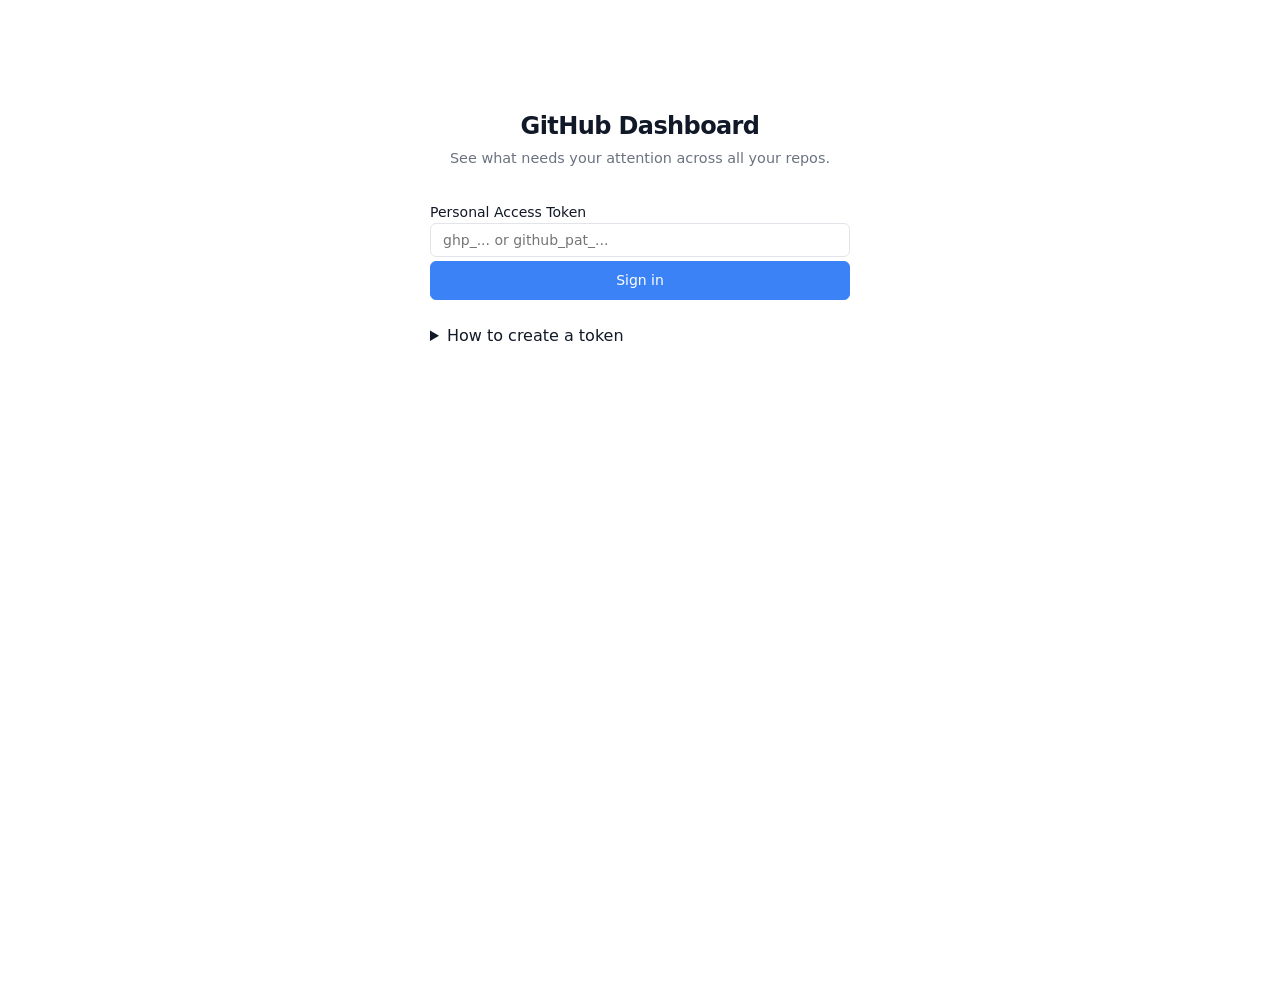
==== index.html @ 5bb22c7f "Replace PicoCSS with minimal inline styles and add runtime optimizations Remove the full PicoCSS fra" ====
<!DOCTYPE html>
<html lang="en">
<head>
  <meta charset="utf-8">
  <meta name="viewport" content="width=device-width, initial-scale=1">
  <meta http-equiv="Content-Security-Policy"
        content="default-src 'self' 'unsafe-inline' https://api.github.com https://fonts.googleapis.com https://fonts.gstatic.com; font-src https://fonts.gstatic.com; img-src https://avatars.githubusercontent.com https://*.githubusercontent.com data:; connect-src https://api.github.com">
  <title>GitHub Dashboard</title>
  <link rel="preconnect" href="https://api.github.com">
  <link rel="preconnect" href="https://fonts.googleapis.com">
  <link rel="preconnect" href="https://fonts.gstatic.com" crossorigin>
  <link href="https://fonts.googleapis.com/css2?family=Inter:wght@400;500;600&display=swap" rel="stylesheet">
  <style>
    /* ── Pico replacement: minimal base styles ── */
    *, *::before, *::after { box-sizing: border-box; }
    body { margin: 0; line-height: 1.5; }
    .container { max-width: 1200px; margin: 0 auto; padding: 0 1rem; }
    h1, h2, p, ol, ul { margin-top: 0; margin-bottom: 1rem; }
    h1 { font-size: 2rem; font-weight: 700; }
    h2 { font-size: 1.25rem; font-weight: 600; }
    a { color: var(--accent-text); }
    a:hover { text-decoration: underline; }
    hr { border: none; border-top: 1px solid var(--border); margin: 1rem 0; }
    small { font-size: 0.8em; }
    code { font-size: 0.85em; background: var(--surface-2); padding: 0.15em 0.4em; border-radius: 4px; font-family: ui-monospace, 'SF Mono', 'Cascadia Code', monospace; }
    label { display: block; margin-bottom: 0.25rem; font-size: 0.875rem; font-weight: 500; color: var(--text-primary); }
    input[type="password"], input[type="text"] {
      width: 100%; padding: 0.5rem 0.75rem; font-size: 0.875rem; font-family: inherit;
      border: 1px solid var(--border); border-radius: 6px; background: var(--surface-0); color: var(--text-primary);
      outline: none; transition: border-color 0.15s ease;
    }
    input[type="password"]:focus, input[type="text"]:focus { border-color: var(--accent); }
    input[type="checkbox"] { accent-color: var(--accent); }
    button {
      display: inline-block; padding: 0.5rem 1rem; font-size: 0.875rem; font-weight: 500; font-family: inherit;
      border: 1px solid var(--accent); border-radius: 6px; background: var(--accent); color: #fff;
      cursor: pointer; transition: opacity 0.15s ease; line-height: 1.5; width: 100%;
    }
    button:hover { opacity: 0.85; }
    button:disabled, button[aria-busy="true"] { opacity: 0.5; cursor: not-allowed; }
    button.contrast { background: var(--text-primary); border-color: var(--text-primary); color: var(--surface-0); }
    button.outline, button.secondary.outline {
      background: transparent; color: var(--text-secondary); border-color: var(--border);
    }
    button.outline:hover, button.secondary.outline:hover { background: var(--surface-2); color: var(--text-primary); }
    details { margin-bottom: 1rem; }
    summary { cursor: pointer; font-weight: 500; padding: 0.5rem 0; }
    details[open] summary { margin-bottom: 0.5rem; }

    /* ── Design tokens ── */
    :root {
      --font-size: 14px;
      --gap: 1rem;
      --radius: 10px;
      --surface-0: #ffffff;
      --surface-1: #f8f9fb;
      --surface-2: #f0f1f4;
      --border: #e2e4e9;
      --text-primary: #111827;
      --text-secondary: #6b7280;
      --text-tertiary: #9ca3af;
      --accent: #3b82f6;
      --accent-subtle: rgba(59, 130, 246, 0.08);
      --accent-text: #2563eb;
      --danger: #ef4444;
      --shadow-sm: 0 1px 2px rgba(0,0,0,0.04);
      --shadow-md: 0 2px 8px rgba(0,0,0,0.06), 0 0 0 1px rgba(0,0,0,0.04);
    }
    @media (prefers-color-scheme: dark) {
      :root {
        --surface-0: #0d1117;
        --surface-1: #151b23;
        --surface-2: #1c2430;
        --border: #2a3140;
        --text-primary: #e6edf3;
        --text-secondary: #8b949e;
        --text-tertiary: #6e7681;
        --accent: #58a6ff;
        --accent-subtle: rgba(88, 166, 255, 0.08);
        --accent-text: #79c0ff;
        --danger: #f85149;
        --shadow-sm: 0 1px 2px rgba(0,0,0,0.2);
        --shadow-md: 0 2px 8px rgba(0,0,0,0.3), 0 0 0 1px rgba(255,255,255,0.04);
        --card-background-color: var(--surface-1);
        --card-sectionning-background-color: var(--surface-2);
      }
    }

    /* ── Base ── */
    html { font-size: 16px !important; }
    body {
      min-height: 100vh;
      font-family: 'Inter', system-ui, -apple-system, sans-serif;
      background: var(--surface-0);
      color: var(--text-primary);
      -webkit-font-smoothing: antialiased;
    }
    #auth-screen, #dashboard { display: none; }
    #auth-screen.active, #dashboard.active { display: block; }

    /* ── Auth screen ── */
    .auth-container {
      max-width: 420px;
      margin: 12vh auto 0;
      text-align: center;
    }
    .auth-container h1 {
      margin-bottom: 0.25rem;
      font-size: 1.5rem;
      font-weight: 600;
      letter-spacing: -0.025em;
    }
    .auth-container .subtitle {
      color: var(--text-secondary);
      margin-bottom: 2rem;
      font-size: 0.9rem;
    }
    .pat-form { text-align: left; }
    .scope-list { font-size: 0.8rem; color: var(--text-secondary); }
    .scope-list code {
      font-size: 0.75rem;
      background: var(--surface-2);
      padding: 0.15em 0.4em;
      border-radius: 4px;
    }

    /* ── Header ── */
    .dash-header {
      display: flex;
      align-items: center;
      justify-content: space-between;
      padding: 1.25rem 0;
      border-bottom: 1px solid var(--border);
      margin-bottom: 1.25rem;
    }
    .dash-header .user-info {
      display: flex;
      align-items: center;
      gap: 0.625rem;
    }
    .dash-header .user-info img {
      width: 32px; height: 32px; border-radius: 8px;
    }
    .dash-header .user-info span {
      font-weight: 600;
      font-size: 0.875rem;
      letter-spacing: -0.01em;
    }

    /* ── Header buttons ── */
    .dash-header button,
    .dash-header .outline {
      margin: 0;
      padding: 0.35rem 0.75rem;
      font-size: 0.75rem;
      font-weight: 500;
      width: auto;
      border-radius: 6px;
      border: 1px solid var(--border);
      background: var(--surface-1);
      color: var(--text-secondary);
      cursor: pointer;
      transition: all 0.15s ease;
    }
    .dash-header button:hover {
      background: var(--surface-2);
      color: var(--text-primary);
      border-color: var(--text-tertiary);
    }

    /* ── Rate limit banner ── */
    .rate-limit-banner {
      display: none;
      background: rgba(239, 68, 68, 0.1);
      color: var(--danger);
      padding: 0.5rem 0.75rem;
      border-radius: 8px;
      border: 1px solid rgba(239, 68, 68, 0.2);
      margin-bottom: 1rem;
      font-size: 0.8rem;
      font-weight: 500;
    }
    .rate-limit-banner.visible { display: block; }

    /* ── Settings bar ── */
    .settings-bar {
      display: flex;
      flex-wrap: wrap;
      gap: 0.25rem;
      margin-bottom: 1.25rem;
      padding: 0.25rem;
      background: var(--surface-1);
      border-radius: var(--radius);
      border: 1px solid var(--border);
      justify-content: space-evenly;
    }
    .settings-bar label {
      display: flex;
      align-items: center;
      gap: 0.35rem;
      font-size: 0.78rem;
      font-weight: 500;
      color: var(--text-secondary);
      margin: 0;
      cursor: pointer;
      white-space: nowrap;
      padding: 0.4rem 0.65rem;
      border-radius: 6px;
      transition: all 0.15s ease;
    }
    .settings-bar label:hover {
      background: var(--surface-2);
      color: var(--text-primary);
    }
    .settings-bar input[type="checkbox"] { margin: 0; }

    /* ── Section grid ── */
    .sections-grid {
      display: grid;
      grid-template-columns: 1fr;
      gap: var(--gap);
    }
    @media (min-width: 900px) {
      .sections-grid { grid-template-columns: 1fr 1fr; }
      .sections-grid .section-notifications { grid-column: 1 / -1; }
    }

    /* ── Section card ── */
    .section-card {
      border: 1px solid var(--border);
      border-radius: var(--radius);
      background: var(--surface-1);
      overflow: hidden;
      box-shadow: var(--shadow-sm);
      transition: box-shadow 0.2s ease, border-color 0.2s ease;
      display: flex;
      flex-direction: column;
    }
    .section-card:hover {
      box-shadow: var(--shadow-md);
    }
    .section-card.hidden { display: none; }

    .section-card-header {
      display: flex;
      align-items: center;
      justify-content: space-between;
      padding: 0.625rem 0.875rem;
      border-bottom: 1px solid var(--border);
      background: var(--surface-0);
    }
    @media (prefers-color-scheme: dark) {
      .section-card-header { background: var(--surface-2); }
    }
    .section-card-header h2 {
      margin: 0;
      font-size: 0.8rem;
      font-weight: 600;
      display: flex;
      align-items: center;
      gap: 0.5rem;
      letter-spacing: -0.01em;
      text-transform: uppercase;
      color: var(--text-secondary);
    }

    .badge {
      display: inline-flex;
      align-items: center;
      justify-content: center;
      min-width: 1.4em;
      padding: 0.1em 0.45em;
      font-size: 0.65rem;
      font-weight: 600;
      border-radius: 999px;
      background: var(--accent-subtle);
      color: var(--accent-text);
    }

    .section-card-header button {
      margin: 0;
      padding: 0.2rem 0.5rem;
      font-size: 0.7rem;
      font-weight: 500;
      width: auto;
      background: transparent;
      border: 1px solid var(--border);
      border-radius: 5px;
      color: var(--text-tertiary);
      cursor: pointer;
      transition: all 0.15s ease;
    }
    .section-card-header button:hover {
      background: var(--surface-2);
      border-color: var(--text-tertiary);
      color: var(--text-secondary);
    }

    .section-card-body {
      padding: 0;
      max-height: 420px;
      overflow-y: auto;
      flex: 1;
    }

    .section-card-footer {
      padding: 0.35rem 0.875rem;
      font-size: 0.68rem;
      color: var(--text-tertiary);
      border-top: 1px solid var(--border);
      text-align: right;
      font-variant-numeric: tabular-nums;
    }

    /* ── Item list ── */
    .item-list { list-style: none; margin: 0; padding: 0; }
    .item-list li {
      display: flex;
      align-items: flex-start;
      gap: 0.6rem;
      padding: 0.5rem 0.875rem;
      border-bottom: 1px solid var(--border);
      font-size: 0.825rem;
      transition: background 0.1s ease;
      position: relative;
      cursor: pointer;
    }
    .item-list li:hover { background: var(--accent-subtle); }
    .item-list li:last-child { border-bottom: none; }

    .item-avatar {
      width: 22px; height: 22px; border-radius: 6px; flex-shrink: 0; margin-top: 0.15rem;
    }
    .item-content { flex: 1; min-width: 0; }
    .item-repo {
      font-size: 0.7rem;
      color: var(--text-tertiary);
      margin-bottom: 0.05rem;
      font-weight: 500;
      font-family: ui-monospace, 'SF Mono', 'Cascadia Code', monospace;
    }
    .item-title a {
      text-decoration: none;
      font-weight: 500;
      color: var(--text-primary);
      line-height: 1.4;
    }
    .item-title a:hover {
      color: var(--accent-text);
    }
    .item-title a::after {
      content: '';
      position: absolute;
      inset: 0;
    }
    .item-meta {
      display: flex;
      flex-wrap: wrap;
      gap: 0.3rem;
      margin-top: 0.2rem;
      align-items: center;
    }
    .label-pill {
      display: inline-block;
      padding: 0.05em 0.5em;
      border-radius: 999px;
      font-size: 0.65rem;
      font-weight: 600;
      line-height: 1.5;
    }
    .item-time {
      font-size: 0.68rem;
      color: var(--text-tertiary);
      font-variant-numeric: tabular-nums;
    }

    /* ── Notification specific ── */
    .notif-group-header {
      padding: 0.35rem 0.875rem;
      font-size: 0.7rem;
      font-weight: 600;
      color: var(--text-tertiary);
      background: var(--surface-2);
      border-bottom: 1px solid var(--border);
      text-transform: uppercase;
      letter-spacing: 0.03em;
      font-family: ui-monospace, 'SF Mono', 'Cascadia Code', monospace;
    }
    .notif-item {
      display: flex;
      align-items: center;
      gap: 0.6rem;
      padding: 0.45rem 0.875rem;
      border-bottom: 1px solid var(--border);
      font-size: 0.8rem;
      transition: background 0.1s ease;
    }
    .notif-item:hover { background: var(--accent-subtle); }
    .notif-item:last-child { border-bottom: none; }
    .notif-unread { font-weight: 600; }
    .notif-dot {
      width: 7px; height: 7px; border-radius: 50%;
      background: var(--accent); flex-shrink: 0;
    }
    .notif-dot.read { background: transparent; }
    .notif-item .item-time { margin-left: auto; white-space: nowrap; }
    .notif-item button {
      margin: 0;
      padding: 0.15rem 0.4rem;
      font-size: 0.6rem;
      font-weight: 500;
      width: auto;
      background: transparent;
      border: 1px solid var(--border);
      border-radius: 4px;
      color: var(--text-tertiary);
      cursor: pointer;
    }
    .notif-item button:hover {
      background: var(--surface-2);
      color: var(--text-secondary);
    }

    /* ── Spinner ── */
    .spinner {
      display: flex;
      justify-content: center;
      padding: 2rem;
    }
    .spinner::after {
      content: '';
      width: 18px; height: 18px;
      border: 2px solid var(--border);
      border-top-color: var(--accent);
      border-radius: 50%;
      animation: spin 0.6s linear infinite;
    }
    @keyframes spin { to { transform: rotate(360deg); } }

    /* ── Empty / error states ── */
    .empty-state, .error-state {
      padding: 2rem 1rem;
      text-align: center;
      color: var(--text-tertiary);
      font-size: 0.8rem;
    }
    .error-state { color: var(--danger); }
    .error-state button {
      margin-top: 0.5rem;
      font-size: 0.7rem;
      width: auto;
      display: inline-block;
    }

    /* ── Auth error message ── */
    .auth-error {
      display: none;
      color: var(--danger);
      font-size: 0.8rem;
      margin-top: 0.5rem;
    }
    .auth-error.visible { display: block; }

    /* ── Device flow ── */
    .device-flow-info {
      display: none;
      margin-top: 1rem;
      text-align: center;
    }
    .device-flow-info.active { display: block; }
    .user-code {
      font-size: 1.75rem;
      font-weight: 700;
      letter-spacing: 0.2em;
      font-family: ui-monospace, 'SF Mono', 'Cascadia Code', monospace;
      margin: 0.5rem 0;
      color: var(--text-primary);
    }
  </style>
</head>
<body>
  <main class="container">

    <!-- Auth Screen -->
    <div id="auth-screen">
      <div class="auth-container">
        <h1>GitHub Dashboard</h1>
        <p class="subtitle">See what needs your attention across all your repos.</p>

        <div id="device-flow-section" style="display:none; margin-bottom: 1.5rem;">
          <button id="device-flow-btn" class="contrast">Sign in with GitHub</button>
          <div id="device-flow-info" class="device-flow-info">
            <p>Go to <a href="https://github.com/login/device" target="_blank" rel="noopener">github.com/login/device</a> and enter this code:</p>
            <div id="user-code" class="user-code"></div>
            <p><small>Waiting for authorization...</small></p>
          </div>
          <hr>
          <p style="font-size:0.85rem; color: var(--muted-color);">Or use a Personal Access Token:</p>
        </div>

        <div class="pat-form">
          <label for="pat-input">
            Personal Access Token
            <input type="password" id="pat-input" placeholder="ghp_... or github_pat_...">
          </label>
          <div id="auth-error" class="auth-error"></div>
          <button id="pat-submit">Sign in</button>
          <details style="margin-top:1rem;">
            <summary>How to create a token</summary>
            <div class="scope-list">
              <p style="margin-bottom:0.5rem;"><strong>Option A — Fine-grained token</strong> (recommended, read-only):</p>
              <ol>
                <li>Go to <a href="https://github.com/settings/tokens?type=beta" target="_blank" rel="noopener">Fine-grained tokens</a></li>
                <li>Select repositories: <strong>All repositories</strong></li>
                <li>Under <strong>Repository permissions</strong>, grant:
                  <ul>
                    <li><code>Issues</code> — Read-only</li>
                    <li><code>Pull requests</code> — Read-only</li>
                    <li><code>Metadata</code> — Read-only (auto-selected)</li>
                  </ul>
                </li>
                <li>Click <strong>Generate token</strong> and paste it above</li>
              </ol>
              <p style="font-size:0.8rem;"><em>Note: Fine-grained tokens do not support the Notifications API. The Notifications section will be unavailable.</em></p>
              <p style="margin-bottom:0.5rem;"><strong>Option B — Classic token</strong> (needed for notifications):</p>
              <ol>
                <li>Go to <a href="https://github.com/settings/tokens/new" target="_blank" rel="noopener">New classic token</a></li>
                <li>Select scopes: <code>notifications</code>, <code>read:user</code></li>
                <li>For private repo access, <code>repo</code> is also required — note this grants full read/write access, as classic tokens have no read-only repo scope</li>
                <li>Click <strong>Generate token</strong> and paste it above</li>
              </ol>
              <p style="font-size:0.8rem;"><em>Classic tokens lack fine-grained permissions. If you only work with public repos, <code>public_repo</code> + <code>notifications</code> + <code>read:user</code> is sufficient and safer.</em></p>
            </div>
          </details>
        </div>
      </div>
    </div>

    <!-- Dashboard -->
    <div id="dashboard">
      <div class="dash-header">
        <div class="user-info">
          <img id="user-avatar" src="" alt="">
          <span id="user-name"></span>
        </div>
        <div style="display:flex;gap:0.5rem;align-items:center;">
          <button id="refresh-all-btn" class="outline" style="margin:0;padding:0.25rem 0.75rem;font-size:0.8rem;width:auto;">Refresh All</button>
          <button id="sign-out-btn" class="secondary outline" style="margin:0;padding:0.25rem 0.75rem;font-size:0.8rem;width:auto;">Sign out</button>
        </div>
      </div>

      <div id="rate-limit-banner" class="rate-limit-banner"></div>

      <div class="settings-bar" id="settings-bar"></div>

      <div class="sections-grid" id="sections-grid"></div>
    </div>

  </main>

  <script>
    (() => {
      'use strict';

      // ── Config ──
      const CONFIG = {
        WORKER_URL: '',       // Set to Cloudflare Worker URL to enable Device Flow
        CLIENT_ID: '',        // GitHub App client ID (for Device Flow)
        SCOPES: 'repo notifications read:user',
        POLL_INTERVAL: 5000,
        REFRESH_INTERVAL: 300000, // 5 min
      };

      const SECTIONS = [
        { id: 'prs-review',    title: 'PRs Requesting My Review',  type: 'search', query: q => `type:pr state:open review-requested:${q}` },
        { id: 'issues-assigned', title: 'Issues Assigned to Me',   type: 'search', query: q => `type:issue state:open assignee:${q}` },
        { id: 'prs-authored',  title: 'PRs Authored by Me',       type: 'search', query: q => `type:pr state:open author:${q}` },
        { id: 'issues-authored', title: 'Issues Authored by Me',   type: 'search', query: q => `type:issue state:open author:${q}` },
        { id: 'notifications',   title: 'Notifications',           type: 'notifications' },
      ];
      const SECTIONS_MAP = new Map(SECTIONS.map(s => [s.id, s]));

      // ── Auth ──
      const isClassicToken = t => t.startsWith('ghp_') || t.startsWith('gho_');
      const getToken = () => localStorage.getItem('gh-token') || sessionStorage.getItem('gh-token');
      const setToken = t => {
        if (isClassicToken(t)) { sessionStorage.setItem('gh-token', t); localStorage.removeItem('gh-token'); }
        else { localStorage.setItem('gh-token', t); sessionStorage.removeItem('gh-token'); }
      };
      const clearToken = () => {
        localStorage.removeItem('gh-token'); localStorage.removeItem('gh-user');
        sessionStorage.removeItem('gh-token'); sessionStorage.removeItem('gh-user');
      };

      // ── API ──
      let rateLimitRemaining = null;
      let rateLimitReset = null;
      const etagCache = {};

      async function apiFetch(path, opts = {}) {
        const token = getToken();
        if (!token) throw new Error('No token');
        const headers = {
          'Authorization': `Bearer ${token}`,
          'Accept': 'application/vnd.github+json',
          'X-GitHub-Api-Version': '2022-11-28',
          ...opts.headers,
        };
        const cached = etagCache[path];
        if (cached && !opts.method) {
          headers['If-None-Match'] = cached.etag;
        }
        const res = await fetch('https://api.github.com' + path, { ...opts, headers });

        const rl = res.headers.get('X-RateLimit-Remaining');
        const rr = res.headers.get('X-RateLimit-Reset');
        if (rl !== null) rateLimitRemaining = parseInt(rl, 10);
        if (rr !== null) rateLimitReset = parseInt(rr, 10);
        updateRateLimitBanner();

        if (res.status === 304 && cached) {
          return cached.data;
        }
        if (res.status === 401) {
          clearToken();
          showScreen('auth', 'Session expired. Please sign in again.');
          throw new Error('Unauthorized');
        }
        if (res.status === 403 && rateLimitRemaining === 0) {
          throw new Error('Rate limited');
        }
        if (!res.ok) throw new Error(`API error ${res.status}`);
        const data = await res.json();
        const etag = res.headers.get('ETag');
        if (etag && !opts.method) {
          etagCache[path] = { etag, data };
        }
        return data;
      }

      function updateRateLimitBanner() {
        const banner = document.getElementById('rate-limit-banner');
        if (rateLimitRemaining !== null && rateLimitRemaining < 10) {
          const resetDate = new Date(rateLimitReset * 1000);
          banner.textContent = `API rate limit low (${rateLimitRemaining} remaining). Resets at ${resetDate.toLocaleTimeString()}.`;
          banner.classList.add('visible');
        } else {
          banner.classList.remove('visible');
        }
      }

      async function fetchCurrentUser() {
        const cached = sessionStorage.getItem('gh-user');
        if (cached) return JSON.parse(cached);
        const user = await apiFetch('/user');
        sessionStorage.setItem('gh-user', JSON.stringify({ login: user.login, avatar_url: user.avatar_url, name: user.name }));
        return user;
      }

      async function searchIssues(query) {
        const data = await apiFetch(`/search/issues?q=${encodeURIComponent(query)}&per_page=50&sort=updated&order=desc`);
        return data.items || [];
      }

      async function fetchNotifications() {
        try {
          return await apiFetch('/notifications?per_page=50');
        } catch (err) {
          if (err.message.includes('403') || err.message.includes('404')) {
            throw new Error('Notifications require a classic token with the "notifications" scope. Fine-grained tokens do not support this API.');
          }
          throw err;
        }
      }

      async function markNotificationRead(threadId) {
        await apiFetch(`/notifications/threads/${threadId}`, { method: 'PATCH' });
      }

      // ── Time helper ──
      function timeAgo(dateStr) {
        const seconds = Math.floor((Date.now() - new Date(dateStr).getTime()) / 1000);
        if (seconds < 60) return 'just now';
        const minutes = Math.floor(seconds / 60);
        if (minutes < 60) return `${minutes}m ago`;
        const hours = Math.floor(minutes / 60);
        if (hours < 24) return `${hours}h ago`;
        const days = Math.floor(hours / 24);
        if (days < 30) return `${days}d ago`;
        return new Date(dateStr).toLocaleDateString();
      }

      // ── Text color for label contrast ──
      function contrastColor(hexBg) {
        const r = parseInt(hexBg.substr(0, 2), 16);
        const g = parseInt(hexBg.substr(2, 2), 16);
        const b = parseInt(hexBg.substr(4, 2), 16);
        const luminance = (0.299 * r + 0.587 * g + 0.114 * b) / 255;
        return luminance > 0.5 ? '#000' : '#fff';
      }

      // ── Preferences ──
      const DEFAULT_PREFS = Object.fromEntries(SECTIONS.map(s => [s.id, true]));

      function loadPrefs() {
        try {
          const stored = localStorage.getItem('gh-dash-prefs');
          if (stored) return { ...DEFAULT_PREFS, ...JSON.parse(stored) };
        } catch {}
        return { ...DEFAULT_PREFS };
      }

      function savePrefs(prefs) {
        localStorage.setItem('gh-dash-prefs', JSON.stringify(prefs));
      }

      // ── Rendering ──
      function renderItems(items) {
        if (!items.length) return '<div class="empty-state">Nothing here!</div>';
        const lis = items.map(item => {
          const repo = item.repository_url ? item.repository_url.replace('https://api.github.com/repos/', '') : '';
          const labels = (item.labels || []).map(l =>
            `<span class="label-pill" style="background:#${l.color};color:${contrastColor(l.color)}">${escapeHtml(l.name)}</span>`
          ).join('');
          return `<li>
            <img class="item-avatar" src="${item.user?.avatar_url || ''}" alt="" loading="lazy">
            <div class="item-content">
              <div class="item-repo">${escapeHtml(repo)}</div>
              <div class="item-title"><a href="${item.html_url}" target="_blank" rel="noopener">${escapeHtml(item.title)}</a></div>
              <div class="item-meta">${labels}<span class="item-time">${timeAgo(item.updated_at)}</span></div>
            </div>
          </li>`;
        }).join('');
        return `<ul class="item-list">${lis}</ul>`;
      }

      function renderNotifications(items) {
        if (!items.length) return '<div class="empty-state">No notifications!</div>';
        const grouped = {};
        for (const n of items) {
          const repo = n.repository?.full_name || 'Unknown';
          if (!grouped[repo]) grouped[repo] = [];
          grouped[repo].push(n);
        }
        let html = '';
        for (const [repo, notifs] of Object.entries(grouped)) {
          html += `<div class="notif-group-header">${escapeHtml(repo)}</div>`;
          for (const n of notifs) {
            const unread = n.unread ? 'notif-unread' : '';
            const dotClass = n.unread ? '' : ' read';
            const markBtn = n.unread ? `<button onclick="window._markRead('${n.id}', this)">Mark read</button>` : '';
            html += `<div class="notif-item ${unread}">
              <span class="notif-dot${dotClass}"></span>
              <span style="flex:1;min-width:0;overflow:hidden;text-overflow:ellipsis;white-space:nowrap;">${escapeHtml(n.subject?.title || '')}</span>
              <span class="item-time">${timeAgo(n.updated_at)}</span>
              ${markBtn}
            </div>`;
          }
        }
        return html;
      }

      const _escapeDiv = document.createElement('div');
      function escapeHtml(str) {
        _escapeDiv.textContent = str;
        return _escapeDiv.innerHTML;
      }

      // ── Section management ──
      const sectionData = {};
      const supportsNotifications = () => { const t = getToken(); return t && isClassicToken(t); };
      const visibleSections = () => supportsNotifications() ? SECTIONS : SECTIONS.filter(s => s.type !== 'notifications');

      function buildSections() {
        const grid = document.getElementById('sections-grid');
        const settingsBar = document.getElementById('settings-bar');
        const prefs = loadPrefs();

        grid.innerHTML = '';
        settingsBar.innerHTML = '';

        for (const sec of visibleSections()) {
          // Toggle
          const label = document.createElement('label');
          const cb = document.createElement('input');
          cb.type = 'checkbox';
          cb.checked = prefs[sec.id];
          cb.addEventListener('change', () => {
            const p = loadPrefs();
            p[sec.id] = cb.checked;
            savePrefs(p);
            const card = document.getElementById(`section-${sec.id}`);
            card.classList.toggle('hidden', !cb.checked);
            if (cb.checked && !sectionData[sec.id]) refreshSection(sec.id);
          });
          label.appendChild(cb);
          label.appendChild(document.createTextNode(sec.title));
          settingsBar.appendChild(label);

          // Card
          const card = document.createElement('div');
          card.className = `section-card section-${sec.id}${prefs[sec.id] ? '' : ' hidden'}`;
          card.id = `section-${sec.id}`;
          card.innerHTML = `
            <div class="section-card-header">
              <h2>${escapeHtml(sec.title)} <span class="badge" id="badge-${sec.id}" style="display:none">0</span></h2>
              <button onclick="window._refreshSection('${sec.id}')">Refresh</button>
            </div>
            <div class="section-card-body" id="body-${sec.id}">
              <div class="spinner"></div>
            </div>
            <div class="section-card-footer" id="footer-${sec.id}"></div>
          `;
          grid.appendChild(card);
        }
      }

      async function refreshSection(sectionId, user) {
        const sec = SECTIONS_MAP.get(sectionId);
        if (!sec) return;
        const body = document.getElementById(`body-${sectionId}`);
        const badge = document.getElementById(`badge-${sectionId}`);
        const footer = document.getElementById(`footer-${sectionId}`);
        body.innerHTML = '<div class="spinner"></div>';

        try {
          let items, html, count;
          if (sec.type === 'search') {
            if (!user) user = await fetchCurrentUser();
            items = await searchIssues(sec.query(user.login));
            html = renderItems(items);
            count = items.length;
          } else {
            items = await fetchNotifications();
            html = renderNotifications(items);
            count = items.filter(n => n.unread).length;
          }
          body.innerHTML = html;
          sectionData[sectionId] = items;
          badge.textContent = count;
          badge.style.display = count > 0 ? '' : 'none';
          footer.textContent = `Updated ${new Date().toLocaleTimeString([], { hour: 'numeric', minute: '2-digit' })}`;
        } catch (err) {
          if (err.message === 'Unauthorized') return;
          body.innerHTML = `<div class="error-state">${escapeHtml(err.message)}<br><button onclick="window._refreshSection('${sectionId}')">Retry</button></div>`;
        }
      }

      let refreshInFlight = false;
      async function refreshAll() {
        if (refreshInFlight) return;
        refreshInFlight = true;
        try {
          const prefs = loadPrefs();
          const user = await fetchCurrentUser();
          const promises = visibleSections().filter(s => prefs[s.id]).map(s => refreshSection(s.id, user));
          await Promise.allSettled(promises);
        } finally {
          refreshInFlight = false;
        }
      }

      // Expose to inline onclick handlers
      window._refreshSection = refreshSection;
      window._markRead = async (threadId, btn) => {
        btn.disabled = true;
        try {
          await markNotificationRead(threadId);
          btn.closest('.notif-item').classList.remove('notif-unread');
          btn.closest('.notif-item').querySelector('.notif-dot').classList.add('read');
          btn.remove();
        } catch { btn.disabled = false; }
      };

      // ── Screen management ──
      function showScreen(screen, errorMsg) {
        document.getElementById('auth-screen').classList.toggle('active', screen === 'auth');
        document.getElementById('dashboard').classList.toggle('active', screen === 'dashboard');
        if (errorMsg) {
          const el = document.getElementById('auth-error');
          el.textContent = errorMsg;
          el.classList.add('visible');
        }
      }

      // ── PAT Auth ──
      function initPATAuth() {
        const input = document.getElementById('pat-input');
        const btn = document.getElementById('pat-submit');
        const error = document.getElementById('auth-error');

        btn.addEventListener('click', async () => {
          const token = input.value.trim();
          if (!token) { error.textContent = 'Please enter a token.'; error.classList.add('visible'); return; }
          btn.setAttribute('aria-busy', 'true');
          btn.disabled = true;
          error.classList.remove('visible');
          setToken(token);
          try {
            const user = await fetchCurrentUser();
            sessionStorage.removeItem('gh-user'); // clear cache to re-fetch
            await initDashboard();
          } catch (err) {
            clearToken();
            error.textContent = 'Invalid token. Please check and try again.';
            error.classList.add('visible');
          } finally {
            btn.removeAttribute('aria-busy');
            btn.disabled = false;
          }
        });

        input.addEventListener('keydown', e => { if (e.key === 'Enter') btn.click(); });
      }

      // ── Device Flow Auth ──
      function initDeviceFlow() {
        if (!CONFIG.WORKER_URL || !CONFIG.CLIENT_ID) return;
        document.getElementById('device-flow-section').style.display = '';

        const btn = document.getElementById('device-flow-btn');
        const info = document.getElementById('device-flow-info');
        const codeEl = document.getElementById('user-code');

        btn.addEventListener('click', async () => {
          btn.setAttribute('aria-busy', 'true');
          btn.disabled = true;
          try {
            const res = await fetch(`${CONFIG.WORKER_URL}/login/device/code`, {
              method: 'POST',
              headers: { 'Content-Type': 'application/json' },
              body: JSON.stringify({ client_id: CONFIG.CLIENT_ID, scope: CONFIG.SCOPES }),
            });
            const data = await res.json();
            codeEl.textContent = data.user_code;
            info.classList.add('active');
            window.open(`https://github.com/login/device`, '_blank');
            pollDeviceFlow(data.device_code, data.interval || 5);
          } catch (err) {
            const error = document.getElementById('auth-error');
            error.textContent = 'Device flow failed. Try using a Personal Access Token.';
            error.classList.add('visible');
            btn.removeAttribute('aria-busy');
            btn.disabled = false;
          }
        });
      }

      async function pollDeviceFlow(deviceCode, interval) {
        const poll = async () => {
          try {
            const res = await fetch(`${CONFIG.WORKER_URL}/login/oauth/access_token`, {
              method: 'POST',
              headers: { 'Content-Type': 'application/json' },
              body: JSON.stringify({
                client_id: CONFIG.CLIENT_ID,
                device_code: deviceCode,
                grant_type: 'urn:ietf:params:oauth:grant-type:device_code',
              }),
            });
            const data = await res.json();
            if (data.access_token) {
              setToken(data.access_token);
              await initDashboard();
              return;
            }
            if (data.error === 'slow_down') {
              interval = (data.interval || interval + 5);
            } else if (data.error === 'expired_token' || data.error === 'access_denied') {
              document.getElementById('auth-error').textContent =
                data.error === 'expired_token' ? 'Code expired. Please try again.' : 'Access denied.';
              document.getElementById('auth-error').classList.add('visible');
              document.getElementById('device-flow-info').classList.remove('active');
              document.getElementById('device-flow-btn').removeAttribute('aria-busy');
              document.getElementById('device-flow-btn').disabled = false;
              return;
            }
            // authorization_pending — keep polling
            setTimeout(poll, interval * 1000);
          } catch {
            setTimeout(poll, interval * 1000);
          }
        };
        setTimeout(poll, interval * 1000);
      }

      // ── Dashboard init ──
      async function initDashboard() {
        const user = await fetchCurrentUser();
        document.getElementById('user-avatar').src = user.avatar_url;
        document.getElementById('user-name').textContent = user.name || user.login;
        showScreen('dashboard');
        buildSections();
        refreshAll();
      }

      // ── Sign out ──
      document.getElementById('sign-out-btn').addEventListener('click', () => {
        clearToken();
        showScreen('auth');
        document.getElementById('pat-input').value = '';
        document.getElementById('auth-error').classList.remove('visible');
      });

      // ── Refresh all button ──
      document.getElementById('refresh-all-btn').addEventListener('click', () => refreshAll());

      // ── Auto-refresh ──
      setInterval(() => {
        if (getToken()) refreshAll();
      }, CONFIG.REFRESH_INTERVAL);

      // ── Init ──
      initPATAuth();
      initDeviceFlow();
      if (getToken()) {
        initDashboard().catch(() => showScreen('auth', 'Session expired. Please sign in again.'));
      } else {
        showScreen('auth');
      }
    })();
  </script>
</body>
</html>
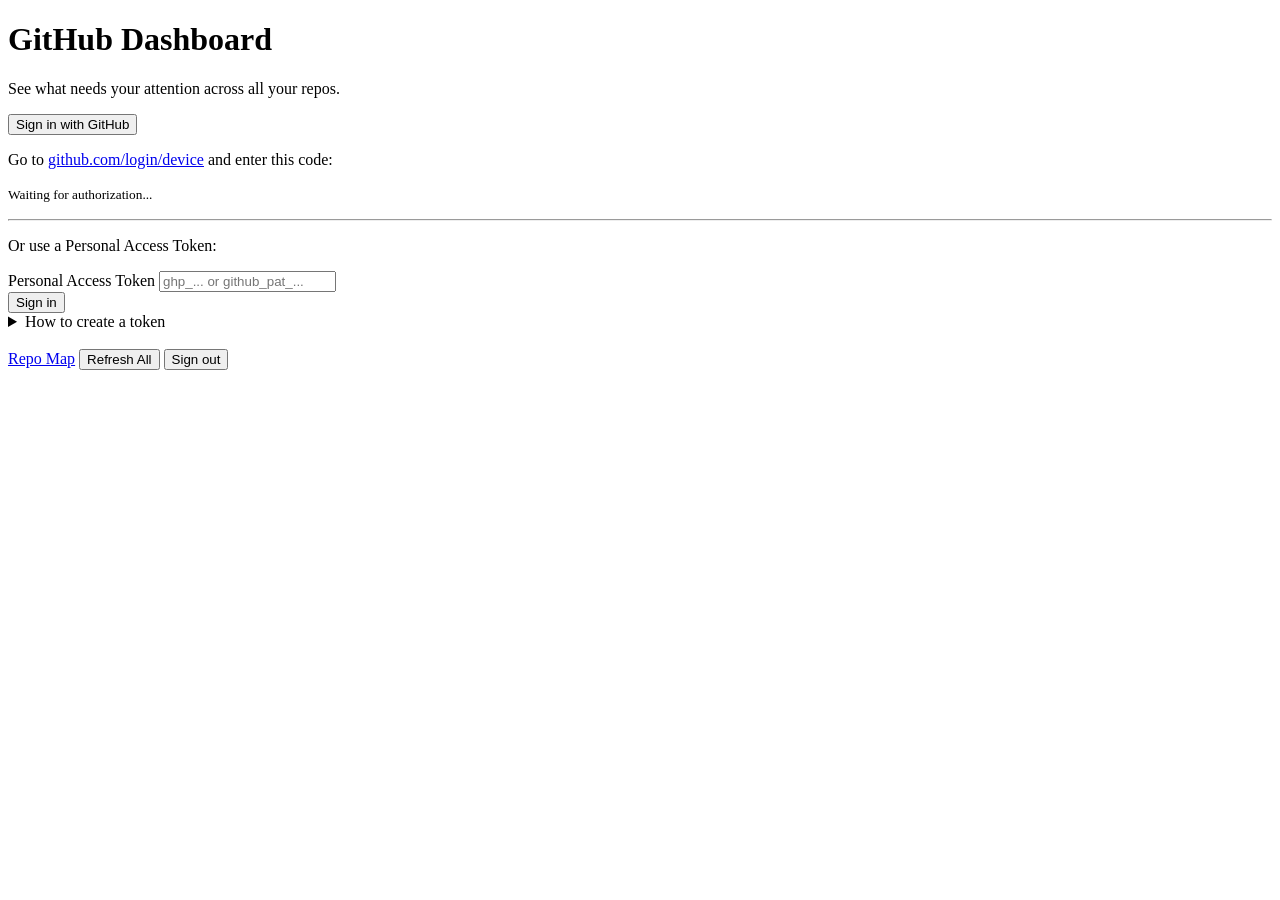
==== commit 42f4a008: "add --remove-attribute-quotes, --remove-optional-tags, --no-include-auto-generated-tags to minifier " ====
--- a/index.html
+++ b/index.html
@@ -1,1024 +1 @@
-<!DOCTYPE html>
-<html lang="en">
-<head>
-  <meta charset="utf-8">
-  <meta name="viewport" content="width=device-width, initial-scale=1">
-  <meta http-equiv="Content-Security-Policy"
-        content="default-src 'self' 'unsafe-inline' https://api.github.com https://fonts.googleapis.com https://fonts.gstatic.com; font-src https://fonts.gstatic.com; img-src https://avatars.githubusercontent.com https://*.githubusercontent.com data:; connect-src https://api.github.com">
-  <title>GitHub Dashboard</title>
-  <link rel="preconnect" href="https://api.github.com">
-  <link rel="preconnect" href="https://fonts.googleapis.com">
-  <link rel="preconnect" href="https://fonts.gstatic.com" crossorigin>
-  <link href="https://fonts.googleapis.com/css2?family=Inter:wght@400;500;600&display=swap" rel="stylesheet">
-  <style>
-    /* ── Pico replacement: minimal base styles ── */
-    *, *::before, *::after { box-sizing: border-box; }
-    body { margin: 0; line-height: 1.5; }
-    .container { max-width: 1200px; margin: 0 auto; padding: 0 1rem; }
-    h1, h2, p, ol, ul { margin-top: 0; margin-bottom: 1rem; }
-    h1 { font-size: 2rem; font-weight: 700; }
-    h2 { font-size: 1.25rem; font-weight: 600; }
-    a { color: var(--accent-text); }
-    a:hover { text-decoration: underline; }
-    hr { border: none; border-top: 1px solid var(--border); margin: 1rem 0; }
-    small { font-size: 0.8em; }
-    code { font-size: 0.85em; background: var(--surface-2); padding: 0.15em 0.4em; border-radius: 4px; font-family: ui-monospace, 'SF Mono', 'Cascadia Code', monospace; }
-    label { display: block; margin-bottom: 0.25rem; font-size: 0.875rem; font-weight: 500; color: var(--text-primary); }
-    input[type="password"], input[type="text"] {
-      width: 100%; padding: 0.5rem 0.75rem; font-size: 0.875rem; font-family: inherit;
-      border: 1px solid var(--border); border-radius: 6px; background: var(--surface-0); color: var(--text-primary);
-      outline: none; transition: border-color 0.15s ease;
-    }
-    input[type="password"]:focus, input[type="text"]:focus { border-color: var(--accent); }
-    input[type="checkbox"] { accent-color: var(--accent); }
-    button {
-      display: inline-block; padding: 0.5rem 1rem; font-size: 0.875rem; font-weight: 500; font-family: inherit;
-      border: 1px solid var(--accent); border-radius: 6px; background: var(--accent); color: #fff;
-      cursor: pointer; transition: opacity 0.15s ease; line-height: 1.5; width: 100%;
-    }
-    button:hover { opacity: 0.85; }
-    button:disabled, button[aria-busy="true"] { opacity: 0.5; cursor: not-allowed; }
-    button.contrast { background: var(--text-primary); border-color: var(--text-primary); color: var(--surface-0); }
-    button.outline, button.secondary.outline {
-      background: transparent; color: var(--text-secondary); border-color: var(--border);
-    }
-    button.outline:hover, button.secondary.outline:hover { background: var(--surface-2); color: var(--text-primary); }
-    details { margin-bottom: 1rem; }
-    summary { cursor: pointer; font-weight: 500; padding: 0.5rem 0; }
-    details[open] summary { margin-bottom: 0.5rem; }
-
-    /* ── Design tokens ── */
-    :root {
-      --font-size: 14px;
-      --gap: 1rem;
-      --radius: 10px;
-      --surface-0: #ffffff;
-      --surface-1: #f8f9fb;
-      --surface-2: #f0f1f4;
-      --border: #e2e4e9;
-      --text-primary: #111827;
-      --text-secondary: #6b7280;
-      --text-tertiary: #9ca3af;
-      --accent: #3b82f6;
-      --accent-subtle: rgba(59, 130, 246, 0.08);
-      --accent-text: #2563eb;
-      --danger: #ef4444;
-      --shadow-sm: 0 1px 2px rgba(0,0,0,0.04);
-      --shadow-md: 0 2px 8px rgba(0,0,0,0.06), 0 0 0 1px rgba(0,0,0,0.04);
-    }
-    @media (prefers-color-scheme: dark) {
-      :root {
-        --surface-0: #0d1117;
-        --surface-1: #151b23;
-        --surface-2: #1c2430;
-        --border: #2a3140;
-        --text-primary: #e6edf3;
-        --text-secondary: #8b949e;
-        --text-tertiary: #6e7681;
-        --accent: #58a6ff;
-        --accent-subtle: rgba(88, 166, 255, 0.08);
-        --accent-text: #79c0ff;
-        --danger: #f85149;
-        --shadow-sm: 0 1px 2px rgba(0,0,0,0.2);
-        --shadow-md: 0 2px 8px rgba(0,0,0,0.3), 0 0 0 1px rgba(255,255,255,0.04);
-        --card-background-color: var(--surface-1);
-        --card-sectionning-background-color: var(--surface-2);
-      }
-    }
-
-    /* ── Base ── */
-    html { font-size: 16px !important; }
-    body {
-      min-height: 100vh;
-      font-family: 'Inter', system-ui, -apple-system, sans-serif;
-      background: var(--surface-0);
-      color: var(--text-primary);
-      -webkit-font-smoothing: antialiased;
-    }
-    #auth-screen, #dashboard { display: none; }
-    #auth-screen.active, #dashboard.active { display: block; }
-
-    /* ── Auth screen ── */
-    .auth-container {
-      max-width: 420px;
-      margin: 12vh auto 0;
-      text-align: center;
-    }
-    .auth-container h1 {
-      margin-bottom: 0.25rem;
-      font-size: 1.5rem;
-      font-weight: 600;
-      letter-spacing: -0.025em;
-    }
-    .auth-container .subtitle {
-      color: var(--text-secondary);
-      margin-bottom: 2rem;
-      font-size: 0.9rem;
-    }
-    .pat-form { text-align: left; }
-    .scope-list { font-size: 0.8rem; color: var(--text-secondary); }
-    .scope-list code {
-      font-size: 0.75rem;
-      background: var(--surface-2);
-      padding: 0.15em 0.4em;
-      border-radius: 4px;
-    }
-
-    /* ── Header ── */
-    .dash-header {
-      display: flex;
-      align-items: center;
-      justify-content: space-between;
-      padding: 1.25rem 0;
-      border-bottom: 1px solid var(--border);
-      margin-bottom: 1.25rem;
-    }
-    .dash-header .user-info {
-      display: flex;
-      align-items: center;
-      gap: 0.625rem;
-    }
-    .dash-header .user-info img {
-      width: 32px; height: 32px; border-radius: 8px;
-    }
-    .dash-header .user-info span {
-      font-weight: 600;
-      font-size: 0.875rem;
-      letter-spacing: -0.01em;
-    }
-
-    /* ── Header buttons ── */
-    .dash-header button,
-    .dash-header .outline {
-      margin: 0;
-      padding: 0.35rem 0.75rem;
-      font-size: 0.75rem;
-      font-weight: 500;
-      width: auto;
-      border-radius: 6px;
-      border: 1px solid var(--border);
-      background: var(--surface-1);
-      color: var(--text-secondary);
-      cursor: pointer;
-      transition: all 0.15s ease;
-    }
-    .dash-header button:hover {
-      background: var(--surface-2);
-      color: var(--text-primary);
-      border-color: var(--text-tertiary);
-    }
-
-    /* ── Rate limit banner ── */
-    .rate-limit-banner {
-      display: none;
-      background: rgba(239, 68, 68, 0.1);
-      color: var(--danger);
-      padding: 0.5rem 0.75rem;
-      border-radius: 8px;
-      border: 1px solid rgba(239, 68, 68, 0.2);
-      margin-bottom: 1rem;
-      font-size: 0.8rem;
-      font-weight: 500;
-    }
-    .rate-limit-banner.visible { display: block; }
-
-    /* ── Settings bar ── */
-    .settings-bar {
-      display: flex;
-      flex-wrap: wrap;
-      gap: 0.25rem;
-      margin-bottom: 1.25rem;
-      padding: 0.25rem;
-      background: var(--surface-1);
-      border-radius: var(--radius);
-      border: 1px solid var(--border);
-      justify-content: space-evenly;
-    }
-    .settings-bar label {
-      display: flex;
-      align-items: center;
-      gap: 0.35rem;
-      font-size: 0.78rem;
-      font-weight: 500;
-      color: var(--text-secondary);
-      margin: 0;
-      cursor: pointer;
-      white-space: nowrap;
-      padding: 0.4rem 0.65rem;
-      border-radius: 6px;
-      transition: all 0.15s ease;
-    }
-    .settings-bar label:hover {
-      background: var(--surface-2);
-      color: var(--text-primary);
-    }
-    .settings-bar input[type="checkbox"] { margin: 0; }
-
-    /* ── Section grid ── */
-    .sections-grid {
-      display: grid;
-      grid-template-columns: 1fr;
-      gap: var(--gap);
-    }
-    @media (min-width: 900px) {
-      .sections-grid { grid-template-columns: 1fr 1fr; }
-      .sections-grid .section-notifications { grid-column: 1 / -1; }
-    }
-
-    /* ── Section card ── */
-    .section-card {
-      border: 1px solid var(--border);
-      border-radius: var(--radius);
-      background: var(--surface-1);
-      overflow: hidden;
-      box-shadow: var(--shadow-sm);
-      transition: box-shadow 0.2s ease, border-color 0.2s ease;
-      display: flex;
-      flex-direction: column;
-    }
-    .section-card:hover {
-      box-shadow: var(--shadow-md);
-    }
-    .section-card.hidden { display: none; }
-
-    .section-card-header {
-      display: flex;
-      align-items: center;
-      justify-content: space-between;
-      padding: 0.625rem 0.875rem;
-      border-bottom: 1px solid var(--border);
-      background: var(--surface-0);
-    }
-    @media (prefers-color-scheme: dark) {
-      .section-card-header { background: var(--surface-2); }
-    }
-    .section-card-header h2 {
-      margin: 0;
-      font-size: 0.8rem;
-      font-weight: 600;
-      display: flex;
-      align-items: center;
-      gap: 0.5rem;
-      letter-spacing: -0.01em;
-      text-transform: uppercase;
-      color: var(--text-secondary);
-    }
-
-    .badge {
-      display: inline-flex;
-      align-items: center;
-      justify-content: center;
-      min-width: 1.4em;
-      padding: 0.1em 0.45em;
-      font-size: 0.65rem;
-      font-weight: 600;
-      border-radius: 999px;
-      background: var(--accent-subtle);
-      color: var(--accent-text);
-    }
-
-    .section-card-header button {
-      margin: 0;
-      padding: 0.2rem 0.5rem;
-      font-size: 0.7rem;
-      font-weight: 500;
-      width: auto;
-      background: transparent;
-      border: 1px solid var(--border);
-      border-radius: 5px;
-      color: var(--text-tertiary);
-      cursor: pointer;
-      transition: all 0.15s ease;
-    }
-    .section-card-header button:hover {
-      background: var(--surface-2);
-      border-color: var(--text-tertiary);
-      color: var(--text-secondary);
-    }
-
-    .section-card-body {
-      padding: 0;
-      max-height: 420px;
-      overflow-y: auto;
-      flex: 1;
-    }
-
-    .section-card-footer {
-      padding: 0.35rem 0.875rem;
-      font-size: 0.68rem;
-      color: var(--text-tertiary);
-      border-top: 1px solid var(--border);
-      text-align: right;
-      font-variant-numeric: tabular-nums;
-    }
-
-    /* ── Item list ── */
-    .item-list { list-style: none; margin: 0; padding: 0; }
-    .item-list li {
-      display: flex;
-      align-items: flex-start;
-      gap: 0.6rem;
-      padding: 0.5rem 0.875rem;
-      border-bottom: 1px solid var(--border);
-      font-size: 0.825rem;
-      transition: background 0.1s ease;
-      position: relative;
-      cursor: pointer;
-    }
-    .item-list li:hover { background: var(--accent-subtle); }
-    .item-list li:last-child { border-bottom: none; }
-
-    .item-avatar {
-      width: 22px; height: 22px; border-radius: 6px; flex-shrink: 0; margin-top: 0.15rem;
-    }
-    .item-content { flex: 1; min-width: 0; }
-    .item-repo {
-      font-size: 0.7rem;
-      color: var(--text-tertiary);
-      margin-bottom: 0.05rem;
-      font-weight: 500;
-      font-family: ui-monospace, 'SF Mono', 'Cascadia Code', monospace;
-    }
-    .item-title a {
-      text-decoration: none;
-      font-weight: 500;
-      color: var(--text-primary);
-      line-height: 1.4;
-    }
-    .item-title a:hover {
-      color: var(--accent-text);
-    }
-    .item-title a::after {
-      content: '';
-      position: absolute;
-      inset: 0;
-    }
-    .item-meta {
-      display: flex;
-      flex-wrap: wrap;
-      gap: 0.3rem;
-      margin-top: 0.2rem;
-      align-items: center;
-    }
-    .label-pill {
-      display: inline-block;
-      padding: 0.05em 0.5em;
-      border-radius: 999px;
-      font-size: 0.65rem;
-      font-weight: 600;
-      line-height: 1.5;
-    }
-    .item-time {
-      font-size: 0.68rem;
-      color: var(--text-tertiary);
-      font-variant-numeric: tabular-nums;
-    }
-
-    /* ── Notification specific ── */
-    .notif-group-header {
-      padding: 0.35rem 0.875rem;
-      font-size: 0.7rem;
-      font-weight: 600;
-      color: var(--text-tertiary);
-      background: var(--surface-2);
-      border-bottom: 1px solid var(--border);
-      text-transform: uppercase;
-      letter-spacing: 0.03em;
-      font-family: ui-monospace, 'SF Mono', 'Cascadia Code', monospace;
-    }
-    .notif-item {
-      display: flex;
-      align-items: center;
-      gap: 0.6rem;
-      padding: 0.45rem 0.875rem;
-      border-bottom: 1px solid var(--border);
-      font-size: 0.8rem;
-      transition: background 0.1s ease;
-    }
-    .notif-item:hover { background: var(--accent-subtle); }
-    .notif-item:last-child { border-bottom: none; }
-    .notif-unread { font-weight: 600; }
-    .notif-dot {
-      width: 7px; height: 7px; border-radius: 50%;
-      background: var(--accent); flex-shrink: 0;
-    }
-    .notif-dot.read { background: transparent; }
-    .notif-item .item-time { margin-left: auto; white-space: nowrap; }
-    .notif-item button {
-      margin: 0;
-      padding: 0.15rem 0.4rem;
-      font-size: 0.6rem;
-      font-weight: 500;
-      width: auto;
-      background: transparent;
-      border: 1px solid var(--border);
-      border-radius: 4px;
-      color: var(--text-tertiary);
-      cursor: pointer;
-    }
-    .notif-item button:hover {
-      background: var(--surface-2);
-      color: var(--text-secondary);
-    }
-
-    /* ── Spinner ── */
-    .spinner {
-      display: flex;
-      justify-content: center;
-      padding: 2rem;
-    }
-    .spinner::after {
-      content: '';
-      width: 18px; height: 18px;
-      border: 2px solid var(--border);
-      border-top-color: var(--accent);
-      border-radius: 50%;
-      animation: spin 0.6s linear infinite;
-    }
-    @keyframes spin { to { transform: rotate(360deg); } }
-
-    /* ── Empty / error states ── */
-    .empty-state, .error-state {
-      padding: 2rem 1rem;
-      text-align: center;
-      color: var(--text-tertiary);
-      font-size: 0.8rem;
-    }
-    .error-state { color: var(--danger); }
-    .error-state button {
-      margin-top: 0.5rem;
-      font-size: 0.7rem;
-      width: auto;
-      display: inline-block;
-    }
-
-    /* ── Auth error message ── */
-    .auth-error {
-      display: none;
-      color: var(--danger);
-      font-size: 0.8rem;
-      margin-top: 0.5rem;
-    }
-    .auth-error.visible { display: block; }
-
-    /* ── Device flow ── */
-    .device-flow-info {
-      display: none;
-      margin-top: 1rem;
-      text-align: center;
-    }
-    .device-flow-info.active { display: block; }
-    .user-code {
-      font-size: 1.75rem;
-      font-weight: 700;
-      letter-spacing: 0.2em;
-      font-family: ui-monospace, 'SF Mono', 'Cascadia Code', monospace;
-      margin: 0.5rem 0;
-      color: var(--text-primary);
-    }
-  </style>
-</head>
-<body>
-  <main class="container">
-
-    <!-- Auth Screen -->
-    <div id="auth-screen">
-      <div class="auth-container">
-        <h1>GitHub Dashboard</h1>
-        <p class="subtitle">See what needs your attention across all your repos.</p>
-
-        <div id="device-flow-section" style="display:none; margin-bottom: 1.5rem;">
-          <button id="device-flow-btn" class="contrast">Sign in with GitHub</button>
-          <div id="device-flow-info" class="device-flow-info">
-            <p>Go to <a href="https://github.com/login/device" target="_blank" rel="noopener">github.com/login/device</a> and enter this code:</p>
-            <div id="user-code" class="user-code"></div>
-            <p><small>Waiting for authorization...</small></p>
-          </div>
-          <hr>
-          <p style="font-size:0.85rem; color: var(--muted-color);">Or use a Personal Access Token:</p>
-        </div>
-
-        <div class="pat-form">
-          <label for="pat-input">
-            Personal Access Token
-            <input type="password" id="pat-input" placeholder="ghp_... or github_pat_...">
-          </label>
-          <div id="auth-error" class="auth-error"></div>
-          <button id="pat-submit">Sign in</button>
-          <details style="margin-top:1rem;">
-            <summary>How to create a token</summary>
-            <div class="scope-list">
-              <p style="margin-bottom:0.5rem;"><strong>Option A — Fine-grained token</strong> (recommended, read-only):</p>
-              <ol>
-                <li>Go to <a href="https://github.com/settings/tokens?type=beta" target="_blank" rel="noopener">Fine-grained tokens</a></li>
-                <li>Select repositories: <strong>All repositories</strong></li>
-                <li>Under <strong>Repository permissions</strong>, grant:
-                  <ul>
-                    <li><code>Issues</code> — Read-only</li>
-                    <li><code>Pull requests</code> — Read-only</li>
-                    <li><code>Metadata</code> — Read-only (auto-selected)</li>
-                  </ul>
-                </li>
-                <li>Click <strong>Generate token</strong> and paste it above</li>
-              </ol>
-              <p style="font-size:0.8rem;"><em>Note: Fine-grained tokens do not support the Notifications API. The Notifications section will be unavailable.</em></p>
-              <p style="margin-bottom:0.5rem;"><strong>Option B — Classic token</strong> (needed for notifications):</p>
-              <ol>
-                <li>Go to <a href="https://github.com/settings/tokens/new" target="_blank" rel="noopener">New classic token</a></li>
-                <li>Select scopes: <code>notifications</code>, <code>read:user</code></li>
-                <li>For private repo access, <code>repo</code> is also required — note this grants full read/write access, as classic tokens have no read-only repo scope</li>
-                <li>Click <strong>Generate token</strong> and paste it above</li>
-              </ol>
-              <p style="font-size:0.8rem;"><em>Classic tokens lack fine-grained permissions. If you only work with public repos, <code>public_repo</code> + <code>notifications</code> + <code>read:user</code> is sufficient and safer.</em></p>
-            </div>
-          </details>
-        </div>
-      </div>
-    </div>
-
-    <!-- Dashboard -->
-    <div id="dashboard">
-      <div class="dash-header">
-        <div class="user-info">
-          <img id="user-avatar" src="" alt="">
-          <span id="user-name"></span>
-        </div>
-        <div style="display:flex;gap:0.5rem;align-items:center;">
-          <button id="refresh-all-btn" class="outline" style="margin:0;padding:0.25rem 0.75rem;font-size:0.8rem;width:auto;">Refresh All</button>
-          <button id="sign-out-btn" class="secondary outline" style="margin:0;padding:0.25rem 0.75rem;font-size:0.8rem;width:auto;">Sign out</button>
-        </div>
-      </div>
-
-      <div id="rate-limit-banner" class="rate-limit-banner"></div>
-
-      <div class="settings-bar" id="settings-bar"></div>
-
-      <div class="sections-grid" id="sections-grid"></div>
-    </div>
-
-  </main>
-
-  <script>
-    (() => {
-      'use strict';
-
-      // ── Config ──
-      const CONFIG = {
-        WORKER_URL: '',       // Set to Cloudflare Worker URL to enable Device Flow
-        CLIENT_ID: '',        // GitHub App client ID (for Device Flow)
-        SCOPES: 'repo notifications read:user',
-        POLL_INTERVAL: 5000,
-        REFRESH_INTERVAL: 300000, // 5 min
-      };
-
-      const SECTIONS = [
-        { id: 'prs-review',    title: 'PRs Requesting My Review',  type: 'search', query: q => `type:pr state:open review-requested:${q}` },
-        { id: 'issues-assigned', title: 'Issues Assigned to Me',   type: 'search', query: q => `type:issue state:open assignee:${q}` },
-        { id: 'prs-authored',  title: 'PRs Authored by Me',       type: 'search', query: q => `type:pr state:open author:${q}` },
-        { id: 'issues-authored', title: 'Issues Authored by Me',   type: 'search', query: q => `type:issue state:open author:${q}` },
-        { id: 'notifications',   title: 'Notifications',           type: 'notifications' },
-      ];
-      const SECTIONS_MAP = new Map(SECTIONS.map(s => [s.id, s]));
-
-      // ── Auth ──
-      const isClassicToken = t => t.startsWith('ghp_') || t.startsWith('gho_');
-      const getToken = () => localStorage.getItem('gh-token') || sessionStorage.getItem('gh-token');
-      const setToken = t => {
-        if (isClassicToken(t)) { sessionStorage.setItem('gh-token', t); localStorage.removeItem('gh-token'); }
-        else { localStorage.setItem('gh-token', t); sessionStorage.removeItem('gh-token'); }
-      };
-      const clearToken = () => {
-        localStorage.removeItem('gh-token'); localStorage.removeItem('gh-user');
-        sessionStorage.removeItem('gh-token'); sessionStorage.removeItem('gh-user');
-      };
-
-      // ── API ──
-      let rateLimitRemaining = null;
-      let rateLimitReset = null;
-      const etagCache = {};
-
-      async function apiFetch(path, opts = {}) {
-        const token = getToken();
-        if (!token) throw new Error('No token');
-        const headers = {
-          'Authorization': `Bearer ${token}`,
-          'Accept': 'application/vnd.github+json',
-          'X-GitHub-Api-Version': '2022-11-28',
-          ...opts.headers,
-        };
-        const cached = etagCache[path];
-        if (cached && !opts.method) {
-          headers['If-None-Match'] = cached.etag;
-        }
-        const res = await fetch('https://api.github.com' + path, { ...opts, headers });
-
-        const rl = res.headers.get('X-RateLimit-Remaining');
-        const rr = res.headers.get('X-RateLimit-Reset');
-        if (rl !== null) rateLimitRemaining = parseInt(rl, 10);
-        if (rr !== null) rateLimitReset = parseInt(rr, 10);
-        updateRateLimitBanner();
-
-        if (res.status === 304 && cached) {
-          return cached.data;
-        }
-        if (res.status === 401) {
-          clearToken();
-          showScreen('auth', 'Session expired. Please sign in again.');
-          throw new Error('Unauthorized');
-        }
-        if (res.status === 403 && rateLimitRemaining === 0) {
-          throw new Error('Rate limited');
-        }
-        if (!res.ok) throw new Error(`API error ${res.status}`);
-        const data = await res.json();
-        const etag = res.headers.get('ETag');
-        if (etag && !opts.method) {
-          etagCache[path] = { etag, data };
-        }
-        return data;
-      }
-
-      function updateRateLimitBanner() {
-        const banner = document.getElementById('rate-limit-banner');
-        if (rateLimitRemaining !== null && rateLimitRemaining < 10) {
-          const resetDate = new Date(rateLimitReset * 1000);
-          banner.textContent = `API rate limit low (${rateLimitRemaining} remaining). Resets at ${resetDate.toLocaleTimeString()}.`;
-          banner.classList.add('visible');
-        } else {
-          banner.classList.remove('visible');
-        }
-      }
-
-      async function fetchCurrentUser() {
-        const cached = sessionStorage.getItem('gh-user');
-        if (cached) return JSON.parse(cached);
-        const user = await apiFetch('/user');
-        sessionStorage.setItem('gh-user', JSON.stringify({ login: user.login, avatar_url: user.avatar_url, name: user.name }));
-        return user;
-      }
-
-      async function searchIssues(query) {
-        const data = await apiFetch(`/search/issues?q=${encodeURIComponent(query)}&per_page=50&sort=updated&order=desc`);
-        return data.items || [];
-      }
-
-      async function fetchNotifications() {
-        try {
-          return await apiFetch('/notifications?per_page=50');
-        } catch (err) {
-          if (err.message.includes('403') || err.message.includes('404')) {
-            throw new Error('Notifications require a classic token with the "notifications" scope. Fine-grained tokens do not support this API.');
-          }
-          throw err;
-        }
-      }
-
-      async function markNotificationRead(threadId) {
-        await apiFetch(`/notifications/threads/${threadId}`, { method: 'PATCH' });
-      }
-
-      // ── Time helper ──
-      function timeAgo(dateStr) {
-        const seconds = Math.floor((Date.now() - new Date(dateStr).getTime()) / 1000);
-        if (seconds < 60) return 'just now';
-        const minutes = Math.floor(seconds / 60);
-        if (minutes < 60) return `${minutes}m ago`;
-        const hours = Math.floor(minutes / 60);
-        if (hours < 24) return `${hours}h ago`;
-        const days = Math.floor(hours / 24);
-        if (days < 30) return `${days}d ago`;
-        return new Date(dateStr).toLocaleDateString();
-      }
-
-      // ── Text color for label contrast ──
-      function contrastColor(hexBg) {
-        const r = parseInt(hexBg.substr(0, 2), 16);
-        const g = parseInt(hexBg.substr(2, 2), 16);
-        const b = parseInt(hexBg.substr(4, 2), 16);
-        const luminance = (0.299 * r + 0.587 * g + 0.114 * b) / 255;
-        return luminance > 0.5 ? '#000' : '#fff';
-      }
-
-      // ── Preferences ──
-      const DEFAULT_PREFS = Object.fromEntries(SECTIONS.map(s => [s.id, true]));
-
-      function loadPrefs() {
-        try {
-          const stored = localStorage.getItem('gh-dash-prefs');
-          if (stored) return { ...DEFAULT_PREFS, ...JSON.parse(stored) };
-        } catch {}
-        return { ...DEFAULT_PREFS };
-      }
-
-      function savePrefs(prefs) {
-        localStorage.setItem('gh-dash-prefs', JSON.stringify(prefs));
-      }
-
-      // ── Rendering ──
-      function renderItems(items) {
-        if (!items.length) return '<div class="empty-state">Nothing here!</div>';
-        const lis = items.map(item => {
-          const repo = item.repository_url ? item.repository_url.replace('https://api.github.com/repos/', '') : '';
-          const labels = (item.labels || []).map(l =>
-            `<span class="label-pill" style="background:#${l.color};color:${contrastColor(l.color)}">${escapeHtml(l.name)}</span>`
-          ).join('');
-          return `<li>
-            <img class="item-avatar" src="${item.user?.avatar_url || ''}" alt="" loading="lazy">
-            <div class="item-content">
-              <div class="item-repo">${escapeHtml(repo)}</div>
-              <div class="item-title"><a href="${item.html_url}" target="_blank" rel="noopener">${escapeHtml(item.title)}</a></div>
-              <div class="item-meta">${labels}<span class="item-time">${timeAgo(item.updated_at)}</span></div>
-            </div>
-          </li>`;
-        }).join('');
-        return `<ul class="item-list">${lis}</ul>`;
-      }
-
-      function renderNotifications(items) {
-        if (!items.length) return '<div class="empty-state">No notifications!</div>';
-        const grouped = {};
-        for (const n of items) {
-          const repo = n.repository?.full_name || 'Unknown';
-          if (!grouped[repo]) grouped[repo] = [];
-          grouped[repo].push(n);
-        }
-        let html = '';
-        for (const [repo, notifs] of Object.entries(grouped)) {
-          html += `<div class="notif-group-header">${escapeHtml(repo)}</div>`;
-          for (const n of notifs) {
-            const unread = n.unread ? 'notif-unread' : '';
-            const dotClass = n.unread ? '' : ' read';
-            const markBtn = n.unread ? `<button onclick="window._markRead('${n.id}', this)">Mark read</button>` : '';
-            html += `<div class="notif-item ${unread}">
-              <span class="notif-dot${dotClass}"></span>
-              <span style="flex:1;min-width:0;overflow:hidden;text-overflow:ellipsis;white-space:nowrap;">${escapeHtml(n.subject?.title || '')}</span>
-              <span class="item-time">${timeAgo(n.updated_at)}</span>
-              ${markBtn}
-            </div>`;
-          }
-        }
-        return html;
-      }
-
-      const _escapeDiv = document.createElement('div');
-      function escapeHtml(str) {
-        _escapeDiv.textContent = str;
-        return _escapeDiv.innerHTML;
-      }
-
-      // ── Section management ──
-      const sectionData = {};
-      const supportsNotifications = () => { const t = getToken(); return t && isClassicToken(t); };
-      const visibleSections = () => supportsNotifications() ? SECTIONS : SECTIONS.filter(s => s.type !== 'notifications');
-
-      function buildSections() {
-        const grid = document.getElementById('sections-grid');
-        const settingsBar = document.getElementById('settings-bar');
-        const prefs = loadPrefs();
-
-        grid.innerHTML = '';
-        settingsBar.innerHTML = '';
-
-        for (const sec of visibleSections()) {
-          // Toggle
-          const label = document.createElement('label');
-          const cb = document.createElement('input');
-          cb.type = 'checkbox';
-          cb.checked = prefs[sec.id];
-          cb.addEventListener('change', () => {
-            const p = loadPrefs();
-            p[sec.id] = cb.checked;
-            savePrefs(p);
-            const card = document.getElementById(`section-${sec.id}`);
-            card.classList.toggle('hidden', !cb.checked);
-            if (cb.checked && !sectionData[sec.id]) refreshSection(sec.id);
-          });
-          label.appendChild(cb);
-          label.appendChild(document.createTextNode(sec.title));
-          settingsBar.appendChild(label);
-
-          // Card
-          const card = document.createElement('div');
-          card.className = `section-card section-${sec.id}${prefs[sec.id] ? '' : ' hidden'}`;
-          card.id = `section-${sec.id}`;
-          card.innerHTML = `
-            <div class="section-card-header">
-              <h2>${escapeHtml(sec.title)} <span class="badge" id="badge-${sec.id}" style="display:none">0</span></h2>
-              <button onclick="window._refreshSection('${sec.id}')">Refresh</button>
-            </div>
-            <div class="section-card-body" id="body-${sec.id}">
-              <div class="spinner"></div>
-            </div>
-            <div class="section-card-footer" id="footer-${sec.id}"></div>
-          `;
-          grid.appendChild(card);
-        }
-      }
-
-      async function refreshSection(sectionId, user) {
-        const sec = SECTIONS_MAP.get(sectionId);
-        if (!sec) return;
-        const body = document.getElementById(`body-${sectionId}`);
-        const badge = document.getElementById(`badge-${sectionId}`);
-        const footer = document.getElementById(`footer-${sectionId}`);
-        body.innerHTML = '<div class="spinner"></div>';
-
-        try {
-          let items, html, count;
-          if (sec.type === 'search') {
-            if (!user) user = await fetchCurrentUser();
-            items = await searchIssues(sec.query(user.login));
-            html = renderItems(items);
-            count = items.length;
-          } else {
-            items = await fetchNotifications();
-            html = renderNotifications(items);
-            count = items.filter(n => n.unread).length;
-          }
-          body.innerHTML = html;
-          sectionData[sectionId] = items;
-          badge.textContent = count;
-          badge.style.display = count > 0 ? '' : 'none';
-          footer.textContent = `Updated ${new Date().toLocaleTimeString([], { hour: 'numeric', minute: '2-digit' })}`;
-        } catch (err) {
-          if (err.message === 'Unauthorized') return;
-          body.innerHTML = `<div class="error-state">${escapeHtml(err.message)}<br><button onclick="window._refreshSection('${sectionId}')">Retry</button></div>`;
-        }
-      }
-
-      let refreshInFlight = false;
-      async function refreshAll() {
-        if (refreshInFlight) return;
-        refreshInFlight = true;
-        try {
-          const prefs = loadPrefs();
-          const user = await fetchCurrentUser();
-          const promises = visibleSections().filter(s => prefs[s.id]).map(s => refreshSection(s.id, user));
-          await Promise.allSettled(promises);
-        } finally {
-          refreshInFlight = false;
-        }
-      }
-
-      // Expose to inline onclick handlers
-      window._refreshSection = refreshSection;
-      window._markRead = async (threadId, btn) => {
-        btn.disabled = true;
-        try {
-          await markNotificationRead(threadId);
-          btn.closest('.notif-item').classList.remove('notif-unread');
-          btn.closest('.notif-item').querySelector('.notif-dot').classList.add('read');
-          btn.remove();
-        } catch { btn.disabled = false; }
-      };
-
-      // ── Screen management ──
-      function showScreen(screen, errorMsg) {
-        document.getElementById('auth-screen').classList.toggle('active', screen === 'auth');
-        document.getElementById('dashboard').classList.toggle('active', screen === 'dashboard');
-        if (errorMsg) {
-          const el = document.getElementById('auth-error');
-          el.textContent = errorMsg;
-          el.classList.add('visible');
-        }
-      }
-
-      // ── PAT Auth ──
-      function initPATAuth() {
-        const input = document.getElementById('pat-input');
-        const btn = document.getElementById('pat-submit');
-        const error = document.getElementById('auth-error');
-
-        btn.addEventListener('click', async () => {
-          const token = input.value.trim();
-          if (!token) { error.textContent = 'Please enter a token.'; error.classList.add('visible'); return; }
-          btn.setAttribute('aria-busy', 'true');
-          btn.disabled = true;
-          error.classList.remove('visible');
-          setToken(token);
-          try {
-            const user = await fetchCurrentUser();
-            sessionStorage.removeItem('gh-user'); // clear cache to re-fetch
-            await initDashboard();
-          } catch (err) {
-            clearToken();
-            error.textContent = 'Invalid token. Please check and try again.';
-            error.classList.add('visible');
-          } finally {
-            btn.removeAttribute('aria-busy');
-            btn.disabled = false;
-          }
-        });
-
-        input.addEventListener('keydown', e => { if (e.key === 'Enter') btn.click(); });
-      }
-
-      // ── Device Flow Auth ──
-      function initDeviceFlow() {
-        if (!CONFIG.WORKER_URL || !CONFIG.CLIENT_ID) return;
-        document.getElementById('device-flow-section').style.display = '';
-
-        const btn = document.getElementById('device-flow-btn');
-        const info = document.getElementById('device-flow-info');
-        const codeEl = document.getElementById('user-code');
-
-        btn.addEventListener('click', async () => {
-          btn.setAttribute('aria-busy', 'true');
-          btn.disabled = true;
-          try {
-            const res = await fetch(`${CONFIG.WORKER_URL}/login/device/code`, {
-              method: 'POST',
-              headers: { 'Content-Type': 'application/json' },
-              body: JSON.stringify({ client_id: CONFIG.CLIENT_ID, scope: CONFIG.SCOPES }),
-            });
-            const data = await res.json();
-            codeEl.textContent = data.user_code;
-            info.classList.add('active');
-            window.open(`https://github.com/login/device`, '_blank');
-            pollDeviceFlow(data.device_code, data.interval || 5);
-          } catch (err) {
-            const error = document.getElementById('auth-error');
-            error.textContent = 'Device flow failed. Try using a Personal Access Token.';
-            error.classList.add('visible');
-            btn.removeAttribute('aria-busy');
-            btn.disabled = false;
-          }
-        });
-      }
-
-      async function pollDeviceFlow(deviceCode, interval) {
-        const poll = async () => {
-          try {
-            const res = await fetch(`${CONFIG.WORKER_URL}/login/oauth/access_token`, {
-              method: 'POST',
-              headers: { 'Content-Type': 'application/json' },
-              body: JSON.stringify({
-                client_id: CONFIG.CLIENT_ID,
-                device_code: deviceCode,
-                grant_type: 'urn:ietf:params:oauth:grant-type:device_code',
-              }),
-            });
-            const data = await res.json();
-            if (data.access_token) {
-              setToken(data.access_token);
-              await initDashboard();
-              return;
-            }
-            if (data.error === 'slow_down') {
-              interval = (data.interval || interval + 5);
-            } else if (data.error === 'expired_token' || data.error === 'access_denied') {
-              document.getElementById('auth-error').textContent =
-                data.error === 'expired_token' ? 'Code expired. Please try again.' : 'Access denied.';
-              document.getElementById('auth-error').classList.add('visible');
-              document.getElementById('device-flow-info').classList.remove('active');
-              document.getElementById('device-flow-btn').removeAttribute('aria-busy');
-              document.getElementById('device-flow-btn').disabled = false;
-              return;
-            }
-            // authorization_pending — keep polling
-            setTimeout(poll, interval * 1000);
-          } catch {
-            setTimeout(poll, interval * 1000);
-          }
-        };
-        setTimeout(poll, interval * 1000);
-      }
-
-      // ── Dashboard init ──
-      async function initDashboard() {
-        const user = await fetchCurrentUser();
-        document.getElementById('user-avatar').src = user.avatar_url;
-        document.getElementById('user-name').textContent = user.name || user.login;
-        showScreen('dashboard');
-        buildSections();
-        refreshAll();
-      }
-
-      // ── Sign out ──
-      document.getElementById('sign-out-btn').addEventListener('click', () => {
-        clearToken();
-        showScreen('auth');
-        document.getElementById('pat-input').value = '';
-        document.getElementById('auth-error').classList.remove('visible');
-      });
-
-      // ── Refresh all button ──
-      document.getElementById('refresh-all-btn').addEventListener('click', () => refreshAll());
-
-      // ── Auto-refresh ──
-      setInterval(() => {
-        if (getToken()) refreshAll();
-      }, CONFIG.REFRESH_INTERVAL);
-
-      // ── Init ──
-      initPATAuth();
-      initDeviceFlow();
-      if (getToken()) {
-        initDashboard().catch(() => showScreen('auth', 'Session expired. Please sign in again.'));
-      } else {
-        showScreen('auth');
-      }
-    })();
-  </script>
-</body>
-</html>
+<!doctype html><html lang=en><meta charset=utf-8><meta content="width=device-width,initial-scale=1" name=viewport><meta content=default-src 'self'; script-src 'sha256-FhKkzvgqLvhu6gM5lpZVQLbrbDcg+YeTt/qeP1u6snw='; style-src 'sha256-znbBaWosX2na/qpNWb153pffg8MuhF8W6sS94bwUCmQ=' https://fonts.googleapis.com; font-src https://fonts.gstatic.com; img-src https://avatars.githubusercontent.com https://*.githubusercontent.com data:; connect-src https://api.github.com http-equiv=Content-Security-Policy><title>GitHub Dashboard</title><link href=https://api.github.com rel=preconnect><link href=https://fonts.googleapis.com rel=preconnect><link href=https://fonts.gstatic.com rel=preconnect crossorigin><link href="https://fonts.googleapis.com/css2?family=Inter:wght@400;500;600&display=swap" rel=stylesheet><style>*,::after,::before{box-sizing:border-box}body{margin:0;line-height:1.5}.container{max-width:1200px;margin:0 auto;padding:0 1rem}h1,h2,ol,p,ul{margin-top:0;margin-bottom:1rem}h1{font-size:2rem;font-weight:700}h2{font-size:1.25rem;font-weight:600}a{color:var(--accent-text)}a:hover{text-decoration:underline}hr{border:none;border-top:1px solid var(--border);margin:1rem 0}small{font-size:.8em}code{font-size:.85em;background:var(--surface-2);padding:.15em .4em;border-radius:4px;font-family:ui-monospace,'SF Mono','Cascadia Code',monospace}label{display:block;margin-bottom:.25rem;font-size:.875rem;font-weight:500;color:var(--text-primary)}input[type=password],input[type=text]{width:100%;padding:.5rem .75rem;font-size:.875rem;font-family:inherit;border:1px solid var(--border);border-radius:6px;background:var(--surface-0);color:var(--text-primary);outline:0;transition:border-color .15s ease}input[type=password]:focus,input[type=text]:focus{border-color:var(--accent)}input[type=checkbox]{accent-color:var(--accent)}button{display:inline-block;padding:.5rem 1rem;font-size:.875rem;font-weight:500;font-family:inherit;border:1px solid var(--accent);border-radius:6px;background:var(--accent);color:#fff;cursor:pointer;transition:opacity .15s ease;line-height:1.5;width:100%}button:hover{opacity:.85}button:disabled,button[aria-busy=true]{opacity:.5;cursor:not-allowed}button.contrast{background:var(--text-primary);border-color:var(--text-primary);color:var(--surface-0)}button.outline,button.secondary.outline{background:0 0;color:var(--text-secondary);border-color:var(--border)}button.outline:hover,button.secondary.outline:hover{background:var(--surface-2);color:var(--text-primary)}details{margin-bottom:1rem}summary{cursor:pointer;font-weight:500;padding:.5rem 0}details[open] summary{margin-bottom:.5rem}:root{--font-size:14px;--gap:1rem;--radius:10px;--surface-0:#ffffff;--surface-1:#f8f9fb;--surface-2:#f0f1f4;--border:#e2e4e9;--text-primary:#111827;--text-secondary:#6b7280;--text-tertiary:#9ca3af;--accent:#3b82f6;--accent-subtle:rgba(59, 130, 246, 0.08);--accent-text:#2563eb;--danger:#ef4444;--shadow-sm:0 1px 2px rgba(0,0,0,0.04);--shadow-md:0 2px 8px rgba(0,0,0,0.06),0 0 0 1px rgba(0,0,0,0.04)}@media (prefers-color-scheme:dark){:root{--surface-0:#0d1117;--surface-1:#151b23;--surface-2:#1c2430;--border:#2a3140;--text-primary:#e6edf3;--text-secondary:#8b949e;--text-tertiary:#6e7681;--accent:#58a6ff;--accent-subtle:rgba(88, 166, 255, 0.08);--accent-text:#79c0ff;--danger:#f85149;--shadow-sm:0 1px 2px rgba(0,0,0,0.2);--shadow-md:0 2px 8px rgba(0,0,0,0.3),0 0 0 1px rgba(255,255,255,0.04);--card-background-color:var(--surface-1);--card-sectionning-background-color:var(--surface-2)}}html{font-size:16px!important}body{min-height:100vh;font-family:Inter,system-ui,-apple-system,sans-serif;background:var(--surface-0);color:var(--text-primary);-webkit-font-smoothing:antialiased}#auth-screen,#dashboard{display:none}#auth-screen.active,#dashboard.active{display:block}.auth-container{max-width:420px;margin:12vh auto 0;text-align:center}.auth-container h1{margin-bottom:.25rem;font-size:1.5rem;font-weight:600;letter-spacing:-.025em}.auth-container .subtitle{color:var(--text-secondary);margin-bottom:2rem;font-size:.9rem}.pat-form{text-align:left}.scope-list{font-size:.8rem;color:var(--text-secondary)}.scope-list code{font-size:.75rem;background:var(--surface-2);padding:.15em .4em;border-radius:4px}.dash-header{display:flex;align-items:center;justify-content:space-between;padding:1.25rem 0;border-bottom:1px solid var(--border);margin-bottom:1.25rem}.dash-header .user-info{display:flex;align-items:center;gap:.625rem}.dash-header .user-info img{width:32px;height:32px;border-radius:8px}.dash-header .user-info span{font-weight:600;font-size:.875rem;letter-spacing:-.01em}.dash-header .outline,.dash-header button{margin:0;padding:.35rem .75rem;font-size:.75rem;font-weight:500;width:auto;border-radius:6px;border:1px solid var(--border);background:var(--surface-1);color:var(--text-secondary);cursor:pointer;transition:all .15s ease}.dash-header button:hover{background:var(--surface-2);color:var(--text-primary);border-color:var(--text-tertiary)}.rate-limit-banner{display:none;background:rgba(239,68,68,.1);color:var(--danger);padding:.5rem .75rem;border-radius:8px;border:1px solid rgba(239,68,68,.2);margin-bottom:1rem;font-size:.8rem;font-weight:500}.rate-limit-banner.visible{display:block}.settings-bar{display:flex;flex-wrap:wrap;gap:.25rem;margin-bottom:1.25rem;padding:.25rem;background:var(--surface-1);border-radius:var(--radius);border:1px solid var(--border);justify-content:space-evenly}.settings-bar label{display:flex;align-items:center;gap:.35rem;font-size:.78rem;font-weight:500;color:var(--text-secondary);margin:0;cursor:pointer;white-space:nowrap;padding:.4rem .65rem;border-radius:6px;transition:all .15s ease}.settings-bar label:hover{background:var(--surface-2);color:var(--text-primary)}.settings-bar input[type=checkbox]{margin:0}.sections-grid{display:grid;grid-template-columns:1fr;gap:var(--gap)}@media (min-width:900px){.sections-grid{grid-template-columns:1fr 1fr}.sections-grid .section-notifications{grid-column:1/-1}}.section-card{border:1px solid var(--border);border-radius:var(--radius);background:var(--surface-1);overflow:hidden;box-shadow:var(--shadow-sm);transition:box-shadow .2s ease,border-color .2s ease;display:flex;flex-direction:column}.section-card:hover{box-shadow:var(--shadow-md)}.section-card.hidden{display:none}.section-card-header{display:flex;align-items:center;justify-content:space-between;padding:.625rem .875rem;border-bottom:1px solid var(--border);background:var(--surface-0)}@media (prefers-color-scheme:dark){.section-card-header{background:var(--surface-2)}}.section-card-header h2{margin:0;font-size:.8rem;font-weight:600;display:flex;align-items:center;gap:.5rem;letter-spacing:-.01em;text-transform:uppercase;color:var(--text-secondary)}.badge{display:none;align-items:center;justify-content:center;min-width:1.4em;padding:.1em .45em;font-size:.65rem;font-weight:600;border-radius:999px;background:var(--accent-subtle);color:var(--accent-text)}.badge.visible{display:inline-flex}.section-card-header button{margin:0;padding:.2rem .5rem;font-size:.7rem;font-weight:500;width:auto;background:0 0;border:1px solid var(--border);border-radius:5px;color:var(--text-tertiary);cursor:pointer;transition:all .15s ease}.section-card-header button:hover{background:var(--surface-2);border-color:var(--text-tertiary);color:var(--text-secondary)}.section-card-body{padding:0;max-height:420px;overflow-y:auto;flex:1;scrollbar-color:var(--border) transparent}.section-card-footer{padding:.35rem .875rem;font-size:.68rem;color:var(--text-tertiary);border-top:1px solid var(--border);text-align:right;font-variant-numeric:tabular-nums}.item-list{list-style:none;margin:0;padding:0}.item-list li{display:flex;align-items:flex-start;gap:.6rem;padding:.5rem .875rem;border-bottom:1px solid var(--border);font-size:.825rem;transition:background .1s ease;position:relative;cursor:pointer}.item-list li:hover{background:var(--accent-subtle)}.item-list li:last-child{border-bottom:none}.item-avatar{width:22px;height:22px;border-radius:6px;flex-shrink:0;margin-top:.15rem}.item-content{flex:1;min-width:0}.item-repo{font-size:.7rem;color:var(--text-tertiary);margin-bottom:.05rem;font-weight:500;font-family:ui-monospace,'SF Mono','Cascadia Code',monospace}.item-title a{text-decoration:none;font-weight:500;color:var(--text-primary);line-height:1.4}.item-title a:hover{color:var(--accent-text)}.item-title a::after{content:'';position:absolute;inset:0}.item-meta{display:flex;flex-wrap:wrap;gap:.3rem;margin-top:.2rem;align-items:center}.label-pill{display:inline-block;padding:.05em .5em;border-radius:999px;font-size:.65rem;font-weight:600;line-height:1.5}.item-time{font-size:.68rem;color:var(--text-tertiary);font-variant-numeric:tabular-nums}.notif-group-header{padding:.35rem .875rem;font-size:.7rem;font-weight:600;color:var(--text-tertiary);background:var(--surface-2);border-bottom:1px solid var(--border);text-transform:uppercase;letter-spacing:.03em;font-family:ui-monospace,'SF Mono','Cascadia Code',monospace}.notif-item{display:flex;align-items:center;gap:.6rem;padding:.45rem .875rem;border-bottom:1px solid var(--border);font-size:.8rem;transition:background .1s ease}.notif-item:hover{background:var(--accent-subtle)}.notif-item:last-child{border-bottom:none}.notif-unread{font-weight:600}.notif-dot{width:7px;height:7px;border-radius:50%;background:var(--accent);flex-shrink:0}.notif-dot.read{background:0 0}.notif-item .item-time{margin-left:auto;white-space:nowrap}.notif-item button{margin:0;padding:.15rem .4rem;font-size:.6rem;font-weight:500;width:auto;background:0 0;border:1px solid var(--border);border-radius:4px;color:var(--text-tertiary);cursor:pointer}.notif-item button:hover{background:var(--surface-2);color:var(--text-secondary)}.notification-title{flex:1;min-width:0;overflow:hidden;text-overflow:ellipsis;white-space:nowrap}.spinner{display:flex;justify-content:center;padding:2rem}.spinner::after{content:'';width:18px;height:18px;border:2px solid var(--border);border-top-color:var(--accent);border-radius:50%;animation:spin .6s linear infinite}@keyframes spin{to{transform:rotate(360deg)}}.empty-state,.error-state{padding:2rem 1rem;text-align:center;color:var(--text-tertiary);font-size:.8rem}.error-state{color:var(--danger)}.error-state button{margin-top:.5rem;font-size:.7rem;width:auto;display:inline-block}.auth-error{display:none;color:var(--danger);font-size:.8rem;margin-top:.5rem}.auth-error.visible{display:block}#device-flow-section{display:none;margin-bottom:1.5rem}.device-flow-info{display:none;margin-top:1rem;text-align:center}.device-flow-info.active{display:block}.user-code{font-size:1.75rem;font-weight:700;letter-spacing:.2em;font-family:ui-monospace,'SF Mono','Cascadia Code',monospace;margin:.5rem 0;color:var(--text-primary)}.nav-link{font-size:.75rem;font-weight:500;color:var(--text-secondary);text-decoration:none;padding:.35rem .75rem;border-radius:6px;border:1px solid var(--border);background:var(--surface-1);transition:all .15s ease;white-space:nowrap}.nav-link:hover{background:var(--surface-2);color:var(--text-primary);text-decoration:none}.header-actions{display:flex;gap:.5rem;align-items:center}.text-sm-muted{font-size:.85rem;color:var(--muted-color)}.token-details{margin-top:1rem}.mb-half{margin-bottom:.5rem}.text-xs-italic{font-size:.8rem}</style><main class=container><div id=auth-screen><div class=auth-container><h1>GitHub Dashboard</h1><p class=subtitle>See what needs your attention across all your repos.<div id=device-flow-section><button id=device-flow-btn class=contrast>Sign in with GitHub</button><div class=device-flow-info id=device-flow-info><p>Go to <a href=https://github.com/login/device rel=noopener target=_blank>github.com/login/device</a> and enter this code:<div class=user-code id=user-code></div><p><small>Waiting for authorization...</small></div><hr><p class=text-sm-muted>Or use a Personal Access Token:</div><form class=pat-form onsubmit=return!1><label for=pat-input>Personal Access Token <input autocomplete=off id=pat-input placeholder="ghp_... or github_pat_..." type=password></label><div class=auth-error id=auth-error></div><button id=pat-submit>Sign in</button><details class=token-details><summary>How to create a token</summary><div class=scope-list><p class=mb-half><strong>Option A — Fine-grained token</strong> (recommended, read-only):<ol><li>Go to <a href="https://github.com/settings/tokens?type=beta" rel=noopener target=_blank>Fine-grained tokens</a><li>Select repositories: <strong>All repositories</strong><li>Under <strong>Repository permissions</strong>, grant:<ul><li><code>Issues</code> — Read-only<li><code>Pull requests</code> — Read-only<li><code>Metadata</code> — Read-only (auto-selected)</ul><li>Click <strong>Generate token</strong> and paste it above</ol><p class=text-xs-italic><em>Note: Fine-grained tokens do not support the Notifications API. The Notifications section will be unavailable.</em><p class=mb-half><strong>Option B — Classic token</strong> (needed for notifications):<ol><li>Go to <a href=https://github.com/settings/tokens/new rel=noopener target=_blank>New classic token</a><li>Select scopes: <code>notifications</code>, <code>read:user</code><li>For private repo access, <code>repo</code> is also required — note this grants full read/write access, as classic tokens have no read-only repo scope<li>Click <strong>Generate token</strong> and paste it above</ol><p class=text-xs-italic><em>Classic tokens lack fine-grained permissions. If you only work with public repos, <code>public_repo</code> + <code>notifications</code> + <code>read:user</code> is sufficient and safer.</em></div></details></form></div></div><div id=dashboard><div class=dash-header><div class=user-info><img alt="" id=user-avatar src=""> <span id=user-name></span></div><div class=header-actions><a href=repomap.html class=nav-link>Repo Map</a> <button id=refresh-all-btn class=outline>Refresh All</button> <button id=sign-out-btn class="outline secondary">Sign out</button></div></div><div class=rate-limit-banner id=rate-limit-banner></div><div class=settings-bar id=settings-bar></div><div class=sections-grid id=sections-grid></div></div></main><script>(()=>{"use strict";const e="",t="",n="repo notifications read:user",a=3e5,o=[{id:"prs-review",title:"PRs Requesting My Review",type:"search",query:e=>`type:pr state:open review-requested:${e}`},{id:"issues-assigned",title:"Issues Assigned to Me",type:"search",query:e=>`type:issue state:open assignee:${e}`},{id:"prs-authored",title:"PRs Authored by Me",type:"search",query:e=>`type:pr state:open author:${e}`},{id:"issues-authored",title:"Issues Authored by Me",type:"search",query:e=>`type:issue state:open author:${e}`},{id:"notifications",title:"Notifications",type:"notifications"}],s=new Map(o.map(e=>[e.id,e])),i=e=>e.startsWith("ghp_")||e.startsWith("gho_"),r=()=>localStorage.getItem("gh-token")||sessionStorage.getItem("gh-token"),c=e=>{i(e)?(sessionStorage.setItem("gh-token",e),localStorage.removeItem("gh-token")):(localStorage.setItem("gh-token",e),sessionStorage.removeItem("gh-token"))},d=()=>{localStorage.removeItem("gh-token"),localStorage.removeItem("gh-user"),sessionStorage.removeItem("gh-token"),sessionStorage.removeItem("gh-user")};let l=null,m=null;const u={};async function p(e,t={}){const n=r();if(!n)throw new Error("No token");const a={Authorization:`Bearer ${n}`,Accept:"application/vnd.github+json","X-GitHub-Api-Version":"2022-11-28",...t.headers},o=u[e];o&&!t.method&&(a["If-None-Match"]=o.etag);const s=await fetch("https://api.github.com"+e,{...t,headers:a}),i=s.headers.get("X-RateLimit-Remaining"),c=s.headers.get("X-RateLimit-Reset");if(null!==i&&(l=parseInt(i,10)),null!==c&&(m=parseInt(c,10)),function(){const e=document.getElementById("rate-limit-banner");if(null!==l&&l<10){const t=new Date(1e3*m);e.textContent=`API rate limit low (${l} remaining). Resets at ${t.toLocaleTimeString()}.`,e.classList.add("visible")}else e.classList.remove("visible")}(),304===s.status&&o)return o.data;if(401===s.status)throw d(),N("auth","Session expired. Please sign in again."),new Error("Unauthorized");if(403===s.status&&0===l)throw new Error("Rate limited");if(!s.ok)throw new Error(`API error ${s.status}`);const p=await s.json(),h=s.headers.get("ETag");return h&&!t.method&&(u[e]={etag:h,data:p}),p}async function h(){const e=sessionStorage.getItem("gh-user");if(e)return JSON.parse(e);const t=await p("/user");return sessionStorage.setItem("gh-user",JSON.stringify({login:t.login,avatar_url:t.avatar_url,name:t.name})),t}async function g(e){await p(`/notifications/threads/${e}`,{method:"PATCH"})}function f(e){const t=Math.floor((Date.now()-new Date(e).getTime())/1e3);if(t<60)return"just now";const n=Math.floor(t/60);if(n<60)return`${n}m ago`;const a=Math.floor(n/60);if(a<24)return`${a}h ago`;const o=Math.floor(a/24);return o<30?`${o}d ago`:new Date(e).toLocaleDateString()}function y(e){return(.299*parseInt(e.substr(0,2),16)+.587*parseInt(e.substr(2,2),16)+.114*parseInt(e.substr(4,2),16))/255>.5?"#000":"#fff"}const v=Object.fromEntries(o.map(e=>[e.id,!0]));function E(){try{const e=localStorage.getItem("gh-dash-prefs");if(e)return{...v,...JSON.parse(e)}}catch{}return{...v}}function b(e){localStorage.setItem("gh-dash-prefs",JSON.stringify(e))}document.createElement("div");const I={},C=()=>(()=>{const e=r();return e&&i(e)})()?o:o.filter(e=>"notifications"!==e.type);async function w(e,t){const n=s.get(e);if(!n)return;const a=document.getElementById(`body-${e}`),o=document.getElementById(`badge-${e}`),i=document.getElementById(`footer-${e}`);a.innerHTML='<div class="spinner"></div>';try{let s,r,c;"search"===n.type?(t||(t=await h()),s=await async function(e){return(await p(`/search/issues?q=${encodeURIComponent(e)}&per_page=50&sort=updated&order=desc`)).items||[]}(n.query(t.login)),r=function(e){if(!e.length)return'<div class="empty-state">Nothing here!</div>';const t=document.createElement("ul");t.className="item-list";for(const n of e){const e=n.repository_url?n.repository_url.replace("https://api.github.com/repos/",""):"",a=document.createElement("li"),o=document.createElement("img");o.className="item-avatar",o.src=n.user?.avatar_url||"",o.alt="",o.loading="lazy";const s=document.createElement("div");s.className="item-content";const i=document.createElement("div");i.className="item-repo",i.textContent=e;const r=document.createElement("div");r.className="item-title";const c=document.createElement("a");c.href=n.html_url,c.target="_blank",c.rel="noopener",c.textContent=n.title,r.appendChild(c);const d=document.createElement("div");d.className="item-meta";for(const e of n.labels||[]){const t=document.createElement("span");t.className="label-pill",t.style.background=`#${e.color}`,t.style.color=y(e.color),t.textContent=e.name,d.appendChild(t)}const l=document.createElement("span");l.className="item-time",l.textContent=f(n.updated_at),d.appendChild(l),s.appendChild(i),s.appendChild(r),s.appendChild(d),a.appendChild(o),a.appendChild(s),t.appendChild(a)}return t}(s),c=s.length):(s=await async function(){try{return await p("/notifications?per_page=50")}catch(e){if(e.message.includes("403")||e.message.includes("404"))throw new Error('Notifications require a classic token with the "notifications" scope. Fine-grained tokens do not support this API.');throw e}}(),r=function(e){if(!e.length)return'<div class="empty-state">No notifications!</div>';const t={};for(const n of e){const e=n.repository?.full_name||"Unknown";t[e]||(t[e]=[]),t[e].push(n)}const n=document.createDocumentFragment();for(const[e,a]of Object.entries(t)){const t=document.createElement("div");t.className="notif-group-header",t.textContent=e,n.appendChild(t);for(const e of a){const t=document.createElement("div");t.className="notif-item"+(e.unread?" notif-unread":"");const a=document.createElement("span");a.className="notif-dot"+(e.unread?"":" read"),t.appendChild(a);const o=document.createElement("span");o.className="notification-title",o.textContent=e.subject?.title||"",t.appendChild(o);const s=document.createElement("span");if(s.className="item-time",s.textContent=f(e.updated_at),t.appendChild(s),e.unread){const n=document.createElement("button");n.textContent="Mark read",n.addEventListener("click",async()=>{n.disabled=!0;try{await g(e.id),t.classList.remove("notif-unread"),a.classList.add("read"),n.remove()}catch{n.disabled=!1}}),t.appendChild(n)}n.appendChild(t)}}return n}(s),c=s.filter(e=>e.unread).length),a.innerHTML="","string"==typeof r?a.innerHTML=r:a.appendChild(r),I[e]=s,o.textContent=c,o.classList.toggle("visible",c>0),i.textContent=`Updated ${(new Date).toLocaleTimeString([],{hour:"numeric",minute:"2-digit"})}`}catch(t){if("Unauthorized"===t.message)return;a.innerHTML="";const n=document.createElement("div");n.className="error-state",n.textContent=t.message;const o=document.createElement("br");n.appendChild(o);const s=document.createElement("button");s.textContent="Retry",s.addEventListener("click",()=>w(e)),n.appendChild(s),a.appendChild(n)}}let k=!1;async function L(){if(!k){k=!0;try{const e=E(),t=await h(),n=C().filter(t=>e[t.id]).map(e=>w(e.id,t));await Promise.allSettled(n)}finally{k=!1}}}function N(e,t){if(document.getElementById("auth-screen").classList.toggle("active","auth"===e),document.getElementById("dashboard").classList.toggle("active","dashboard"===e),t){const e=document.getElementById("auth-error");e.textContent=t,e.classList.add("visible")}}async function x(){const e=await h();document.getElementById("user-avatar").src=e.avatar_url,document.getElementById("user-name").textContent=e.name||e.login,N("dashboard"),function(){const e=document.getElementById("sections-grid"),t=document.getElementById("settings-bar"),n=E();e.innerHTML="",t.innerHTML="";for(const a of C()){const o=document.createElement("label"),s=document.createElement("input");s.type="checkbox",s.checked=n[a.id],s.addEventListener("change",()=>{const e=E();e[a.id]=s.checked,b(e),document.getElementById(`section-${a.id}`).classList.toggle("hidden",!s.checked),s.checked&&!I[a.id]&&w(a.id)}),o.appendChild(s),o.appendChild(document.createTextNode(a.title)),t.appendChild(o);const i=document.createElement("div");i.className=`section-card section-${a.id}${n[a.id]?"":" hidden"}`,i.id=`section-${a.id}`;const r=document.createElement("div");r.className="section-card-header";const c=document.createElement("h2");c.textContent=a.title+" ";const d=document.createElement("span");d.className="badge",d.id=`badge-${a.id}`,d.textContent="0",c.appendChild(d),r.appendChild(c);const l=document.createElement("button");l.textContent="Refresh",l.addEventListener("click",()=>w(a.id)),r.appendChild(l);const m=document.createElement("div");m.className="section-card-body",m.id=`body-${a.id}`,m.innerHTML='<div class="spinner"></div>';const u=document.createElement("div");u.className="section-card-footer",u.id=`footer-${a.id}`,i.appendChild(r),i.appendChild(m),i.appendChild(u),e.appendChild(i)}}(),L()}document.getElementById("sign-out-btn").addEventListener("click",()=>{d(),N("auth"),document.getElementById("pat-input").value="",document.getElementById("auth-error").classList.remove("visible")}),document.getElementById("refresh-all-btn").addEventListener("click",()=>L()),setInterval(()=>{r()&&L()},a),function(){const e=document.getElementById("pat-input"),t=document.getElementById("pat-submit"),n=document.getElementById("auth-error");t.addEventListener("click",async()=>{const a=e.value.trim();if(!a)return n.textContent="Please enter a token.",void n.classList.add("visible");t.setAttribute("aria-busy","true"),t.disabled=!0,n.classList.remove("visible"),c(a);try{await h();sessionStorage.removeItem("gh-user"),await x()}catch(e){d(),n.textContent="Invalid token. Please check and try again.",n.classList.add("visible")}finally{t.removeAttribute("aria-busy"),t.disabled=!1}}),e.addEventListener("keydown",e=>{"Enter"===e.key&&t.click()})}(),function(){if(!e||!t)return;document.getElementById("device-flow-section").style.display="";const a=document.getElementById("device-flow-btn"),o=document.getElementById("device-flow-info"),s=document.getElementById("user-code");a.addEventListener("click",async()=>{a.setAttribute("aria-busy","true"),a.disabled=!0;try{const a=await fetch(`${e}/login/device/code`,{method:"POST",headers:{"Content-Type":"application/json"},body:JSON.stringify({client_id:t,scope:n})}),i=await a.json();s.textContent=i.user_code,o.classList.add("active"),window.open("https://github.com/login/device","_blank"),async function(n,a){const o=async()=>{try{const s=await fetch(`${e}/login/oauth/access_token`,{method:"POST",headers:{"Content-Type":"application/json"},body:JSON.stringify({client_id:t,device_code:n,grant_type:"urn:ietf:params:oauth:grant-type:device_code"})}),i=await s.json();if(i.access_token)return c(i.access_token),void await x();if("slow_down"===i.error)a=i.interval||a+5;else if("expired_token"===i.error||"access_denied"===i.error)return document.getElementById("auth-error").textContent="expired_token"===i.error?"Code expired. Please try again.":"Access denied.",document.getElementById("auth-error").classList.add("visible"),document.getElementById("device-flow-info").classList.remove("active"),document.getElementById("device-flow-btn").removeAttribute("aria-busy"),void(document.getElementById("device-flow-btn").disabled=!1);setTimeout(o,1e3*a)}catch{setTimeout(o,1e3*a)}};setTimeout(o,1e3*a)}(i.device_code,i.interval||5)}catch(e){const t=document.getElementById("auth-error");t.textContent="Device flow failed. Try using a Personal Access Token.",t.classList.add("visible"),a.removeAttribute("aria-busy"),a.disabled=!1}})}(),r()?x().catch(()=>N("auth","Session expired. Please sign in again.")):N("auth")})()</script>
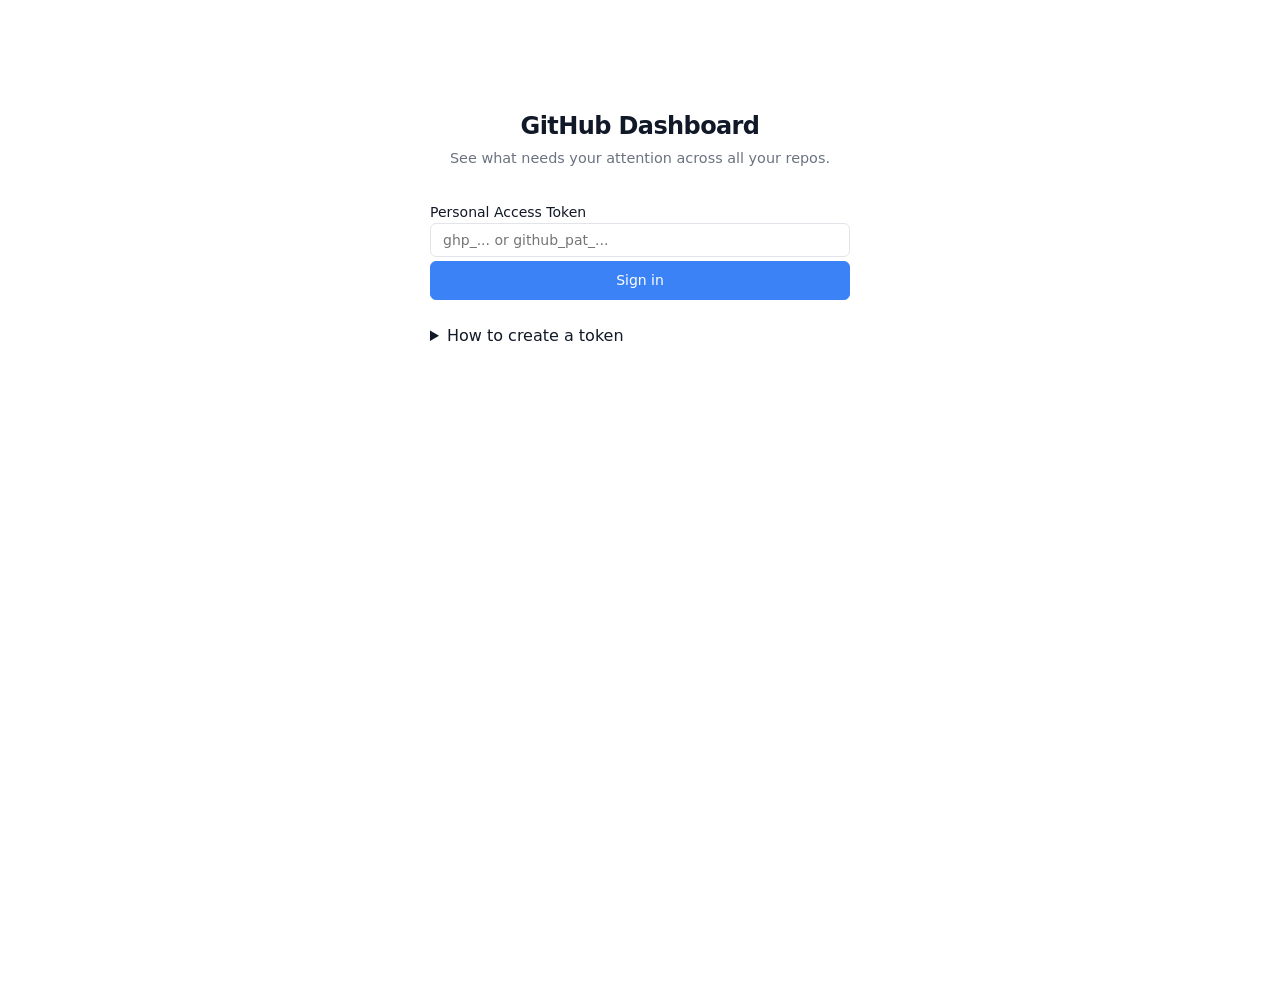
==== commit 6a609bd4: "remove --remove-attribute-quotes from minifier — broke CSP meta tag The placeholder replacement patt" ====
--- a/index.html
+++ b/index.html
@@ -1 +1,5 @@
-<!doctype html><html lang=en><meta charset=utf-8><meta content="width=device-width,initial-scale=1" name=viewport><meta content=default-src 'self'; script-src 'sha256-FhKkzvgqLvhu6gM5lpZVQLbrbDcg+YeTt/qeP1u6snw='; style-src 'sha256-znbBaWosX2na/qpNWb153pffg8MuhF8W6sS94bwUCmQ=' https://fonts.googleapis.com; font-src https://fonts.gstatic.com; img-src https://avatars.githubusercontent.com https://*.githubusercontent.com data:; connect-src https://api.github.com http-equiv=Content-Security-Policy><title>GitHub Dashboard</title><link href=https://api.github.com rel=preconnect><link href=https://fonts.googleapis.com rel=preconnect><link href=https://fonts.gstatic.com rel=preconnect crossorigin><link href="https://fonts.googleapis.com/css2?family=Inter:wght@400;500;600&display=swap" rel=stylesheet><style>*,::after,::before{box-sizing:border-box}body{margin:0;line-height:1.5}.container{max-width:1200px;margin:0 auto;padding:0 1rem}h1,h2,ol,p,ul{margin-top:0;margin-bottom:1rem}h1{font-size:2rem;font-weight:700}h2{font-size:1.25rem;font-weight:600}a{color:var(--accent-text)}a:hover{text-decoration:underline}hr{border:none;border-top:1px solid var(--border);margin:1rem 0}small{font-size:.8em}code{font-size:.85em;background:var(--surface-2);padding:.15em .4em;border-radius:4px;font-family:ui-monospace,'SF Mono','Cascadia Code',monospace}label{display:block;margin-bottom:.25rem;font-size:.875rem;font-weight:500;color:var(--text-primary)}input[type=password],input[type=text]{width:100%;padding:.5rem .75rem;font-size:.875rem;font-family:inherit;border:1px solid var(--border);border-radius:6px;background:var(--surface-0);color:var(--text-primary);outline:0;transition:border-color .15s ease}input[type=password]:focus,input[type=text]:focus{border-color:var(--accent)}input[type=checkbox]{accent-color:var(--accent)}button{display:inline-block;padding:.5rem 1rem;font-size:.875rem;font-weight:500;font-family:inherit;border:1px solid var(--accent);border-radius:6px;background:var(--accent);color:#fff;cursor:pointer;transition:opacity .15s ease;line-height:1.5;width:100%}button:hover{opacity:.85}button:disabled,button[aria-busy=true]{opacity:.5;cursor:not-allowed}button.contrast{background:var(--text-primary);border-color:var(--text-primary);color:var(--surface-0)}button.outline,button.secondary.outline{background:0 0;color:var(--text-secondary);border-color:var(--border)}button.outline:hover,button.secondary.outline:hover{background:var(--surface-2);color:var(--text-primary)}details{margin-bottom:1rem}summary{cursor:pointer;font-weight:500;padding:.5rem 0}details[open] summary{margin-bottom:.5rem}:root{--font-size:14px;--gap:1rem;--radius:10px;--surface-0:#ffffff;--surface-1:#f8f9fb;--surface-2:#f0f1f4;--border:#e2e4e9;--text-primary:#111827;--text-secondary:#6b7280;--text-tertiary:#9ca3af;--accent:#3b82f6;--accent-subtle:rgba(59, 130, 246, 0.08);--accent-text:#2563eb;--danger:#ef4444;--shadow-sm:0 1px 2px rgba(0,0,0,0.04);--shadow-md:0 2px 8px rgba(0,0,0,0.06),0 0 0 1px rgba(0,0,0,0.04)}@media (prefers-color-scheme:dark){:root{--surface-0:#0d1117;--surface-1:#151b23;--surface-2:#1c2430;--border:#2a3140;--text-primary:#e6edf3;--text-secondary:#8b949e;--text-tertiary:#6e7681;--accent:#58a6ff;--accent-subtle:rgba(88, 166, 255, 0.08);--accent-text:#79c0ff;--danger:#f85149;--shadow-sm:0 1px 2px rgba(0,0,0,0.2);--shadow-md:0 2px 8px rgba(0,0,0,0.3),0 0 0 1px rgba(255,255,255,0.04);--card-background-color:var(--surface-1);--card-sectionning-background-color:var(--surface-2)}}html{font-size:16px!important}body{min-height:100vh;font-family:Inter,system-ui,-apple-system,sans-serif;background:var(--surface-0);color:var(--text-primary);-webkit-font-smoothing:antialiased}#auth-screen,#dashboard{display:none}#auth-screen.active,#dashboard.active{display:block}.auth-container{max-width:420px;margin:12vh auto 0;text-align:center}.auth-container h1{margin-bottom:.25rem;font-size:1.5rem;font-weight:600;letter-spacing:-.025em}.auth-container .subtitle{color:var(--text-secondary);margin-bottom:2rem;font-size:.9rem}.pat-form{text-align:left}.scope-list{font-size:.8rem;color:var(--text-secondary)}.scope-list code{font-size:.75rem;background:var(--surface-2);padding:.15em .4em;border-radius:4px}.dash-header{display:flex;align-items:center;justify-content:space-between;padding:1.25rem 0;border-bottom:1px solid var(--border);margin-bottom:1.25rem}.dash-header .user-info{display:flex;align-items:center;gap:.625rem}.dash-header .user-info img{width:32px;height:32px;border-radius:8px}.dash-header .user-info span{font-weight:600;font-size:.875rem;letter-spacing:-.01em}.dash-header .outline,.dash-header button{margin:0;padding:.35rem .75rem;font-size:.75rem;font-weight:500;width:auto;border-radius:6px;border:1px solid var(--border);background:var(--surface-1);color:var(--text-secondary);cursor:pointer;transition:all .15s ease}.dash-header button:hover{background:var(--surface-2);color:var(--text-primary);border-color:var(--text-tertiary)}.rate-limit-banner{display:none;background:rgba(239,68,68,.1);color:var(--danger);padding:.5rem .75rem;border-radius:8px;border:1px solid rgba(239,68,68,.2);margin-bottom:1rem;font-size:.8rem;font-weight:500}.rate-limit-banner.visible{display:block}.settings-bar{display:flex;flex-wrap:wrap;gap:.25rem;margin-bottom:1.25rem;padding:.25rem;background:var(--surface-1);border-radius:var(--radius);border:1px solid var(--border);justify-content:space-evenly}.settings-bar label{display:flex;align-items:center;gap:.35rem;font-size:.78rem;font-weight:500;color:var(--text-secondary);margin:0;cursor:pointer;white-space:nowrap;padding:.4rem .65rem;border-radius:6px;transition:all .15s ease}.settings-bar label:hover{background:var(--surface-2);color:var(--text-primary)}.settings-bar input[type=checkbox]{margin:0}.sections-grid{display:grid;grid-template-columns:1fr;gap:var(--gap)}@media (min-width:900px){.sections-grid{grid-template-columns:1fr 1fr}.sections-grid .section-notifications{grid-column:1/-1}}.section-card{border:1px solid var(--border);border-radius:var(--radius);background:var(--surface-1);overflow:hidden;box-shadow:var(--shadow-sm);transition:box-shadow .2s ease,border-color .2s ease;display:flex;flex-direction:column}.section-card:hover{box-shadow:var(--shadow-md)}.section-card.hidden{display:none}.section-card-header{display:flex;align-items:center;justify-content:space-between;padding:.625rem .875rem;border-bottom:1px solid var(--border);background:var(--surface-0)}@media (prefers-color-scheme:dark){.section-card-header{background:var(--surface-2)}}.section-card-header h2{margin:0;font-size:.8rem;font-weight:600;display:flex;align-items:center;gap:.5rem;letter-spacing:-.01em;text-transform:uppercase;color:var(--text-secondary)}.badge{display:none;align-items:center;justify-content:center;min-width:1.4em;padding:.1em .45em;font-size:.65rem;font-weight:600;border-radius:999px;background:var(--accent-subtle);color:var(--accent-text)}.badge.visible{display:inline-flex}.section-card-header button{margin:0;padding:.2rem .5rem;font-size:.7rem;font-weight:500;width:auto;background:0 0;border:1px solid var(--border);border-radius:5px;color:var(--text-tertiary);cursor:pointer;transition:all .15s ease}.section-card-header button:hover{background:var(--surface-2);border-color:var(--text-tertiary);color:var(--text-secondary)}.section-card-body{padding:0;max-height:420px;overflow-y:auto;flex:1;scrollbar-color:var(--border) transparent}.section-card-footer{padding:.35rem .875rem;font-size:.68rem;color:var(--text-tertiary);border-top:1px solid var(--border);text-align:right;font-variant-numeric:tabular-nums}.item-list{list-style:none;margin:0;padding:0}.item-list li{display:flex;align-items:flex-start;gap:.6rem;padding:.5rem .875rem;border-bottom:1px solid var(--border);font-size:.825rem;transition:background .1s ease;position:relative;cursor:pointer}.item-list li:hover{background:var(--accent-subtle)}.item-list li:last-child{border-bottom:none}.item-avatar{width:22px;height:22px;border-radius:6px;flex-shrink:0;margin-top:.15rem}.item-content{flex:1;min-width:0}.item-repo{font-size:.7rem;color:var(--text-tertiary);margin-bottom:.05rem;font-weight:500;font-family:ui-monospace,'SF Mono','Cascadia Code',monospace}.item-title a{text-decoration:none;font-weight:500;color:var(--text-primary);line-height:1.4}.item-title a:hover{color:var(--accent-text)}.item-title a::after{content:'';position:absolute;inset:0}.item-meta{display:flex;flex-wrap:wrap;gap:.3rem;margin-top:.2rem;align-items:center}.label-pill{display:inline-block;padding:.05em .5em;border-radius:999px;font-size:.65rem;font-weight:600;line-height:1.5}.item-time{font-size:.68rem;color:var(--text-tertiary);font-variant-numeric:tabular-nums}.notif-group-header{padding:.35rem .875rem;font-size:.7rem;font-weight:600;color:var(--text-tertiary);background:var(--surface-2);border-bottom:1px solid var(--border);text-transform:uppercase;letter-spacing:.03em;font-family:ui-monospace,'SF Mono','Cascadia Code',monospace}.notif-item{display:flex;align-items:center;gap:.6rem;padding:.45rem .875rem;border-bottom:1px solid var(--border);font-size:.8rem;transition:background .1s ease}.notif-item:hover{background:var(--accent-subtle)}.notif-item:last-child{border-bottom:none}.notif-unread{font-weight:600}.notif-dot{width:7px;height:7px;border-radius:50%;background:var(--accent);flex-shrink:0}.notif-dot.read{background:0 0}.notif-item .item-time{margin-left:auto;white-space:nowrap}.notif-item button{margin:0;padding:.15rem .4rem;font-size:.6rem;font-weight:500;width:auto;background:0 0;border:1px solid var(--border);border-radius:4px;color:var(--text-tertiary);cursor:pointer}.notif-item button:hover{background:var(--surface-2);color:var(--text-secondary)}.notification-title{flex:1;min-width:0;overflow:hidden;text-overflow:ellipsis;white-space:nowrap}.spinner{display:flex;justify-content:center;padding:2rem}.spinner::after{content:'';width:18px;height:18px;border:2px solid var(--border);border-top-color:var(--accent);border-radius:50%;animation:spin .6s linear infinite}@keyframes spin{to{transform:rotate(360deg)}}.empty-state,.error-state{padding:2rem 1rem;text-align:center;color:var(--text-tertiary);font-size:.8rem}.error-state{color:var(--danger)}.error-state button{margin-top:.5rem;font-size:.7rem;width:auto;display:inline-block}.auth-error{display:none;color:var(--danger);font-size:.8rem;margin-top:.5rem}.auth-error.visible{display:block}#device-flow-section{display:none;margin-bottom:1.5rem}.device-flow-info{display:none;margin-top:1rem;text-align:center}.device-flow-info.active{display:block}.user-code{font-size:1.75rem;font-weight:700;letter-spacing:.2em;font-family:ui-monospace,'SF Mono','Cascadia Code',monospace;margin:.5rem 0;color:var(--text-primary)}.nav-link{font-size:.75rem;font-weight:500;color:var(--text-secondary);text-decoration:none;padding:.35rem .75rem;border-radius:6px;border:1px solid var(--border);background:var(--surface-1);transition:all .15s ease;white-space:nowrap}.nav-link:hover{background:var(--surface-2);color:var(--text-primary);text-decoration:none}.header-actions{display:flex;gap:.5rem;align-items:center}.text-sm-muted{font-size:.85rem;color:var(--muted-color)}.token-details{margin-top:1rem}.mb-half{margin-bottom:.5rem}.text-xs-italic{font-size:.8rem}</style><main class=container><div id=auth-screen><div class=auth-container><h1>GitHub Dashboard</h1><p class=subtitle>See what needs your attention across all your repos.<div id=device-flow-section><button id=device-flow-btn class=contrast>Sign in with GitHub</button><div class=device-flow-info id=device-flow-info><p>Go to <a href=https://github.com/login/device rel=noopener target=_blank>github.com/login/device</a> and enter this code:<div class=user-code id=user-code></div><p><small>Waiting for authorization...</small></div><hr><p class=text-sm-muted>Or use a Personal Access Token:</div><form class=pat-form onsubmit=return!1><label for=pat-input>Personal Access Token <input autocomplete=off id=pat-input placeholder="ghp_... or github_pat_..." type=password></label><div class=auth-error id=auth-error></div><button id=pat-submit>Sign in</button><details class=token-details><summary>How to create a token</summary><div class=scope-list><p class=mb-half><strong>Option A — Fine-grained token</strong> (recommended, read-only):<ol><li>Go to <a href="https://github.com/settings/tokens?type=beta" rel=noopener target=_blank>Fine-grained tokens</a><li>Select repositories: <strong>All repositories</strong><li>Under <strong>Repository permissions</strong>, grant:<ul><li><code>Issues</code> — Read-only<li><code>Pull requests</code> — Read-only<li><code>Metadata</code> — Read-only (auto-selected)</ul><li>Click <strong>Generate token</strong> and paste it above</ol><p class=text-xs-italic><em>Note: Fine-grained tokens do not support the Notifications API. The Notifications section will be unavailable.</em><p class=mb-half><strong>Option B — Classic token</strong> (needed for notifications):<ol><li>Go to <a href=https://github.com/settings/tokens/new rel=noopener target=_blank>New classic token</a><li>Select scopes: <code>notifications</code>, <code>read:user</code><li>For private repo access, <code>repo</code> is also required — note this grants full read/write access, as classic tokens have no read-only repo scope<li>Click <strong>Generate token</strong> and paste it above</ol><p class=text-xs-italic><em>Classic tokens lack fine-grained permissions. If you only work with public repos, <code>public_repo</code> + <code>notifications</code> + <code>read:user</code> is sufficient and safer.</em></div></details></form></div></div><div id=dashboard><div class=dash-header><div class=user-info><img alt="" id=user-avatar src=""> <span id=user-name></span></div><div class=header-actions><a href=repomap.html class=nav-link>Repo Map</a> <button id=refresh-all-btn class=outline>Refresh All</button> <button id=sign-out-btn class="outline secondary">Sign out</button></div></div><div class=rate-limit-banner id=rate-limit-banner></div><div class=settings-bar id=settings-bar></div><div class=sections-grid id=sections-grid></div></div></main><script>(()=>{"use strict";const e="",t="",n="repo notifications read:user",a=3e5,o=[{id:"prs-review",title:"PRs Requesting My Review",type:"search",query:e=>`type:pr state:open review-requested:${e}`},{id:"issues-assigned",title:"Issues Assigned to Me",type:"search",query:e=>`type:issue state:open assignee:${e}`},{id:"prs-authored",title:"PRs Authored by Me",type:"search",query:e=>`type:pr state:open author:${e}`},{id:"issues-authored",title:"Issues Authored by Me",type:"search",query:e=>`type:issue state:open author:${e}`},{id:"notifications",title:"Notifications",type:"notifications"}],s=new Map(o.map(e=>[e.id,e])),i=e=>e.startsWith("ghp_")||e.startsWith("gho_"),r=()=>localStorage.getItem("gh-token")||sessionStorage.getItem("gh-token"),c=e=>{i(e)?(sessionStorage.setItem("gh-token",e),localStorage.removeItem("gh-token")):(localStorage.setItem("gh-token",e),sessionStorage.removeItem("gh-token"))},d=()=>{localStorage.removeItem("gh-token"),localStorage.removeItem("gh-user"),sessionStorage.removeItem("gh-token"),sessionStorage.removeItem("gh-user")};let l=null,m=null;const u={};async function p(e,t={}){const n=r();if(!n)throw new Error("No token");const a={Authorization:`Bearer ${n}`,Accept:"application/vnd.github+json","X-GitHub-Api-Version":"2022-11-28",...t.headers},o=u[e];o&&!t.method&&(a["If-None-Match"]=o.etag);const s=await fetch("https://api.github.com"+e,{...t,headers:a}),i=s.headers.get("X-RateLimit-Remaining"),c=s.headers.get("X-RateLimit-Reset");if(null!==i&&(l=parseInt(i,10)),null!==c&&(m=parseInt(c,10)),function(){const e=document.getElementById("rate-limit-banner");if(null!==l&&l<10){const t=new Date(1e3*m);e.textContent=`API rate limit low (${l} remaining). Resets at ${t.toLocaleTimeString()}.`,e.classList.add("visible")}else e.classList.remove("visible")}(),304===s.status&&o)return o.data;if(401===s.status)throw d(),N("auth","Session expired. Please sign in again."),new Error("Unauthorized");if(403===s.status&&0===l)throw new Error("Rate limited");if(!s.ok)throw new Error(`API error ${s.status}`);const p=await s.json(),h=s.headers.get("ETag");return h&&!t.method&&(u[e]={etag:h,data:p}),p}async function h(){const e=sessionStorage.getItem("gh-user");if(e)return JSON.parse(e);const t=await p("/user");return sessionStorage.setItem("gh-user",JSON.stringify({login:t.login,avatar_url:t.avatar_url,name:t.name})),t}async function g(e){await p(`/notifications/threads/${e}`,{method:"PATCH"})}function f(e){const t=Math.floor((Date.now()-new Date(e).getTime())/1e3);if(t<60)return"just now";const n=Math.floor(t/60);if(n<60)return`${n}m ago`;const a=Math.floor(n/60);if(a<24)return`${a}h ago`;const o=Math.floor(a/24);return o<30?`${o}d ago`:new Date(e).toLocaleDateString()}function y(e){return(.299*parseInt(e.substr(0,2),16)+.587*parseInt(e.substr(2,2),16)+.114*parseInt(e.substr(4,2),16))/255>.5?"#000":"#fff"}const v=Object.fromEntries(o.map(e=>[e.id,!0]));function E(){try{const e=localStorage.getItem("gh-dash-prefs");if(e)return{...v,...JSON.parse(e)}}catch{}return{...v}}function b(e){localStorage.setItem("gh-dash-prefs",JSON.stringify(e))}document.createElement("div");const I={},C=()=>(()=>{const e=r();return e&&i(e)})()?o:o.filter(e=>"notifications"!==e.type);async function w(e,t){const n=s.get(e);if(!n)return;const a=document.getElementById(`body-${e}`),o=document.getElementById(`badge-${e}`),i=document.getElementById(`footer-${e}`);a.innerHTML='<div class="spinner"></div>';try{let s,r,c;"search"===n.type?(t||(t=await h()),s=await async function(e){return(await p(`/search/issues?q=${encodeURIComponent(e)}&per_page=50&sort=updated&order=desc`)).items||[]}(n.query(t.login)),r=function(e){if(!e.length)return'<div class="empty-state">Nothing here!</div>';const t=document.createElement("ul");t.className="item-list";for(const n of e){const e=n.repository_url?n.repository_url.replace("https://api.github.com/repos/",""):"",a=document.createElement("li"),o=document.createElement("img");o.className="item-avatar",o.src=n.user?.avatar_url||"",o.alt="",o.loading="lazy";const s=document.createElement("div");s.className="item-content";const i=document.createElement("div");i.className="item-repo",i.textContent=e;const r=document.createElement("div");r.className="item-title";const c=document.createElement("a");c.href=n.html_url,c.target="_blank",c.rel="noopener",c.textContent=n.title,r.appendChild(c);const d=document.createElement("div");d.className="item-meta";for(const e of n.labels||[]){const t=document.createElement("span");t.className="label-pill",t.style.background=`#${e.color}`,t.style.color=y(e.color),t.textContent=e.name,d.appendChild(t)}const l=document.createElement("span");l.className="item-time",l.textContent=f(n.updated_at),d.appendChild(l),s.appendChild(i),s.appendChild(r),s.appendChild(d),a.appendChild(o),a.appendChild(s),t.appendChild(a)}return t}(s),c=s.length):(s=await async function(){try{return await p("/notifications?per_page=50")}catch(e){if(e.message.includes("403")||e.message.includes("404"))throw new Error('Notifications require a classic token with the "notifications" scope. Fine-grained tokens do not support this API.');throw e}}(),r=function(e){if(!e.length)return'<div class="empty-state">No notifications!</div>';const t={};for(const n of e){const e=n.repository?.full_name||"Unknown";t[e]||(t[e]=[]),t[e].push(n)}const n=document.createDocumentFragment();for(const[e,a]of Object.entries(t)){const t=document.createElement("div");t.className="notif-group-header",t.textContent=e,n.appendChild(t);for(const e of a){const t=document.createElement("div");t.className="notif-item"+(e.unread?" notif-unread":"");const a=document.createElement("span");a.className="notif-dot"+(e.unread?"":" read"),t.appendChild(a);const o=document.createElement("span");o.className="notification-title",o.textContent=e.subject?.title||"",t.appendChild(o);const s=document.createElement("span");if(s.className="item-time",s.textContent=f(e.updated_at),t.appendChild(s),e.unread){const n=document.createElement("button");n.textContent="Mark read",n.addEventListener("click",async()=>{n.disabled=!0;try{await g(e.id),t.classList.remove("notif-unread"),a.classList.add("read"),n.remove()}catch{n.disabled=!1}}),t.appendChild(n)}n.appendChild(t)}}return n}(s),c=s.filter(e=>e.unread).length),a.innerHTML="","string"==typeof r?a.innerHTML=r:a.appendChild(r),I[e]=s,o.textContent=c,o.classList.toggle("visible",c>0),i.textContent=`Updated ${(new Date).toLocaleTimeString([],{hour:"numeric",minute:"2-digit"})}`}catch(t){if("Unauthorized"===t.message)return;a.innerHTML="";const n=document.createElement("div");n.className="error-state",n.textContent=t.message;const o=document.createElement("br");n.appendChild(o);const s=document.createElement("button");s.textContent="Retry",s.addEventListener("click",()=>w(e)),n.appendChild(s),a.appendChild(n)}}let k=!1;async function L(){if(!k){k=!0;try{const e=E(),t=await h(),n=C().filter(t=>e[t.id]).map(e=>w(e.id,t));await Promise.allSettled(n)}finally{k=!1}}}function N(e,t){if(document.getElementById("auth-screen").classList.toggle("active","auth"===e),document.getElementById("dashboard").classList.toggle("active","dashboard"===e),t){const e=document.getElementById("auth-error");e.textContent=t,e.classList.add("visible")}}async function x(){const e=await h();document.getElementById("user-avatar").src=e.avatar_url,document.getElementById("user-name").textContent=e.name||e.login,N("dashboard"),function(){const e=document.getElementById("sections-grid"),t=document.getElementById("settings-bar"),n=E();e.innerHTML="",t.innerHTML="";for(const a of C()){const o=document.createElement("label"),s=document.createElement("input");s.type="checkbox",s.checked=n[a.id],s.addEventListener("change",()=>{const e=E();e[a.id]=s.checked,b(e),document.getElementById(`section-${a.id}`).classList.toggle("hidden",!s.checked),s.checked&&!I[a.id]&&w(a.id)}),o.appendChild(s),o.appendChild(document.createTextNode(a.title)),t.appendChild(o);const i=document.createElement("div");i.className=`section-card section-${a.id}${n[a.id]?"":" hidden"}`,i.id=`section-${a.id}`;const r=document.createElement("div");r.className="section-card-header";const c=document.createElement("h2");c.textContent=a.title+" ";const d=document.createElement("span");d.className="badge",d.id=`badge-${a.id}`,d.textContent="0",c.appendChild(d),r.appendChild(c);const l=document.createElement("button");l.textContent="Refresh",l.addEventListener("click",()=>w(a.id)),r.appendChild(l);const m=document.createElement("div");m.className="section-card-body",m.id=`body-${a.id}`,m.innerHTML='<div class="spinner"></div>';const u=document.createElement("div");u.className="section-card-footer",u.id=`footer-${a.id}`,i.appendChild(r),i.appendChild(m),i.appendChild(u),e.appendChild(i)}}(),L()}document.getElementById("sign-out-btn").addEventListener("click",()=>{d(),N("auth"),document.getElementById("pat-input").value="",document.getElementById("auth-error").classList.remove("visible")}),document.getElementById("refresh-all-btn").addEventListener("click",()=>L()),setInterval(()=>{r()&&L()},a),function(){const e=document.getElementById("pat-input"),t=document.getElementById("pat-submit"),n=document.getElementById("auth-error");t.addEventListener("click",async()=>{const a=e.value.trim();if(!a)return n.textContent="Please enter a token.",void n.classList.add("visible");t.setAttribute("aria-busy","true"),t.disabled=!0,n.classList.remove("visible"),c(a);try{await h();sessionStorage.removeItem("gh-user"),await x()}catch(e){d(),n.textContent="Invalid token. Please check and try again.",n.classList.add("visible")}finally{t.removeAttribute("aria-busy"),t.disabled=!1}}),e.addEventListener("keydown",e=>{"Enter"===e.key&&t.click()})}(),function(){if(!e||!t)return;document.getElementById("device-flow-section").style.display="";const a=document.getElementById("device-flow-btn"),o=document.getElementById("device-flow-info"),s=document.getElementById("user-code");a.addEventListener("click",async()=>{a.setAttribute("aria-busy","true"),a.disabled=!0;try{const a=await fetch(`${e}/login/device/code`,{method:"POST",headers:{"Content-Type":"application/json"},body:JSON.stringify({client_id:t,scope:n})}),i=await a.json();s.textContent=i.user_code,o.classList.add("active"),window.open("https://github.com/login/device","_blank"),async function(n,a){const o=async()=>{try{const s=await fetch(`${e}/login/oauth/access_token`,{method:"POST",headers:{"Content-Type":"application/json"},body:JSON.stringify({client_id:t,device_code:n,grant_type:"urn:ietf:params:oauth:grant-type:device_code"})}),i=await s.json();if(i.access_token)return c(i.access_token),void await x();if("slow_down"===i.error)a=i.interval||a+5;else if("expired_token"===i.error||"access_denied"===i.error)return document.getElementById("auth-error").textContent="expired_token"===i.error?"Code expired. Please try again.":"Access denied.",document.getElementById("auth-error").classList.add("visible"),document.getElementById("device-flow-info").classList.remove("active"),document.getElementById("device-flow-btn").removeAttribute("aria-busy"),void(document.getElementById("device-flow-btn").disabled=!1);setTimeout(o,1e3*a)}catch{setTimeout(o,1e3*a)}};setTimeout(o,1e3*a)}(i.device_code,i.interval||5)}catch(e){const t=document.getElementById("auth-error");t.textContent="Device flow failed. Try using a Personal Access Token.",t.classList.add("visible"),a.removeAttribute("aria-busy"),a.disabled=!1}})}(),r()?x().catch(()=>N("auth","Session expired. Please sign in again.")):N("auth")})()</script>+<!doctype html><html lang="en"><meta charset="utf-8"><meta content="width=device-width,initial-scale=1" name="viewport"><meta content="default-src 'self'; script-src 'sha256-8dDw6k2+n+Ro54MrDZl8QFVejkWOoIwpHTuMzU1TawI='; style-src 'sha256-mc6XEIiGMegMmxcVcL4Lj6SF3IjNweCpBFWkF6nZn4A=' https://fonts.googleapis.com; font-src https://fonts.gstatic.com; img-src https://avatars.githubusercontent.com https://*.githubusercontent.com data:; connect-src https://api.github.com" http-equiv="Content-Security-Policy"><title>GitHub Dashboard</title><link href="https://api.github.com" rel="preconnect"><link href="https://fonts.googleapis.com" rel="preconnect"><link href="https://fonts.gstatic.com" rel="preconnect" crossorigin><link href="https://fonts.googleapis.com/css2?family=Inter:wght@400;500;600&display=swap" rel="stylesheet"><style>
+*,::after,::before{box-sizing:border-box}body{margin:0;line-height:1.5}.container{max-width:1200px;margin:0 auto;padding:0 1rem}h1,h2,ol,p,ul{margin-top:0;margin-bottom:1rem}h1{font-size:2rem;font-weight:700}h2{font-size:1.25rem;font-weight:600}a{color:var(--accent-text)}a:hover{text-decoration:underline}hr{border:none;border-top:1px solid var(--border);margin:1rem 0}small{font-size:.8em}code{font-size:.85em;background:var(--surface-2);padding:.15em .4em;border-radius:4px;font-family:ui-monospace,'SF Mono','Cascadia Code',monospace}label{display:block;margin-bottom:.25rem;font-size:.875rem;font-weight:500;color:var(--text-primary)}input[type=password],input[type=text]{width:100%;padding:.5rem .75rem;font-size:.875rem;font-family:inherit;border:1px solid var(--border);border-radius:6px;background:var(--surface-0);color:var(--text-primary);outline:0;transition:border-color .15s ease}input[type=password]:focus,input[type=text]:focus{border-color:var(--accent)}input[type=checkbox]{accent-color:var(--accent)}button{display:inline-block;padding:.5rem 1rem;font-size:.875rem;font-weight:500;font-family:inherit;border:1px solid var(--accent);border-radius:6px;background:var(--accent);color:#fff;cursor:pointer;transition:opacity .15s ease;line-height:1.5;width:100%}button:hover{opacity:.85}button:disabled,button[aria-busy=true]{opacity:.5;cursor:not-allowed}button.contrast{background:var(--text-primary);border-color:var(--text-primary);color:var(--surface-0)}button.outline,button.secondary.outline{background:0 0;color:var(--text-secondary);border-color:var(--border)}button.outline:hover,button.secondary.outline:hover{background:var(--surface-2);color:var(--text-primary)}details{margin-bottom:1rem}summary{cursor:pointer;font-weight:500;padding:.5rem 0}details[open] summary{margin-bottom:.5rem}:root{--font-size:14px;--gap:1rem;--radius:10px;--surface-0:#ffffff;--surface-1:#f8f9fb;--surface-2:#f0f1f4;--border:#e2e4e9;--text-primary:#111827;--text-secondary:#6b7280;--text-tertiary:#9ca3af;--accent:#3b82f6;--accent-subtle:rgba(59, 130, 246, 0.08);--accent-text:#2563eb;--danger:#ef4444;--shadow-sm:0 1px 2px rgba(0,0,0,0.04);--shadow-md:0 2px 8px rgba(0,0,0,0.06),0 0 0 1px rgba(0,0,0,0.04)}@media (prefers-color-scheme:dark){:root{--surface-0:#0d1117;--surface-1:#151b23;--surface-2:#1c2430;--border:#2a3140;--text-primary:#e6edf3;--text-secondary:#8b949e;--text-tertiary:#6e7681;--accent:#58a6ff;--accent-subtle:rgba(88, 166, 255, 0.08);--accent-text:#79c0ff;--danger:#f85149;--shadow-sm:0 1px 2px rgba(0,0,0,0.2);--shadow-md:0 2px 8px rgba(0,0,0,0.3),0 0 0 1px rgba(255,255,255,0.04);--card-background-color:var(--surface-1);--card-sectionning-background-color:var(--surface-2)}}html{font-size:16px!important}body{min-height:100vh;font-family:Inter,system-ui,-apple-system,sans-serif;background:var(--surface-0);color:var(--text-primary);-webkit-font-smoothing:antialiased}#auth-screen,#dashboard{display:none}#auth-screen.active,#dashboard.active{display:block}.auth-container{max-width:420px;margin:12vh auto 0;text-align:center}.auth-container h1{margin-bottom:.25rem;font-size:1.5rem;font-weight:600;letter-spacing:-.025em}.auth-container .subtitle{color:var(--text-secondary);margin-bottom:2rem;font-size:.9rem}.pat-form{text-align:left}.scope-list{font-size:.8rem;color:var(--text-secondary)}.scope-list code{font-size:.75rem;background:var(--surface-2);padding:.15em .4em;border-radius:4px}.dash-header{display:flex;align-items:center;justify-content:space-between;padding:1.25rem 0;border-bottom:1px solid var(--border);margin-bottom:1.25rem}.dash-header .user-info{display:flex;align-items:center;gap:.625rem}.dash-header .user-info img{width:32px;height:32px;border-radius:8px}.dash-header .user-info span{font-weight:600;font-size:.875rem;letter-spacing:-.01em}.dash-header .outline,.dash-header button{margin:0;padding:.35rem .75rem;font-size:.75rem;font-weight:500;width:auto;border-radius:6px;border:1px solid var(--border);background:var(--surface-1);color:var(--text-secondary);cursor:pointer;transition:all .15s ease}.dash-header button:hover{background:var(--surface-2);color:var(--text-primary);border-color:var(--text-tertiary)}.rate-limit-banner{display:none;background:rgba(239,68,68,.1);color:var(--danger);padding:.5rem .75rem;border-radius:8px;border:1px solid rgba(239,68,68,.2);margin-bottom:1rem;font-size:.8rem;font-weight:500}.rate-limit-banner.visible{display:block}.settings-bar{display:flex;flex-wrap:wrap;gap:.25rem;margin-bottom:1.25rem;padding:.25rem;background:var(--surface-1);border-radius:var(--radius);border:1px solid var(--border);justify-content:space-evenly}.settings-bar label{display:flex;align-items:center;gap:.35rem;font-size:.78rem;font-weight:500;color:var(--text-secondary);margin:0;cursor:pointer;white-space:nowrap;padding:.4rem .65rem;border-radius:6px;transition:all .15s ease}.settings-bar label:hover{background:var(--surface-2);color:var(--text-primary)}.settings-bar input[type=checkbox]{margin:0}.sections-grid{display:grid;grid-template-columns:1fr;gap:var(--gap)}@media (min-width:900px){.sections-grid{grid-template-columns:1fr 1fr}.sections-grid .section-notifications{grid-column:1/-1}}.section-card{border:1px solid var(--border);border-radius:var(--radius);background:var(--surface-1);overflow:hidden;box-shadow:var(--shadow-sm);transition:box-shadow .2s ease,border-color .2s ease;display:flex;flex-direction:column}.section-card:hover{box-shadow:var(--shadow-md)}.section-card.hidden{display:none}.section-card-header{display:flex;align-items:center;justify-content:space-between;padding:.625rem .875rem;border-bottom:1px solid var(--border);background:var(--surface-0)}@media (prefers-color-scheme:dark){.section-card-header{background:var(--surface-2)}}.section-card-header h2{margin:0;font-size:.8rem;font-weight:600;display:flex;align-items:center;gap:.5rem;letter-spacing:-.01em;text-transform:uppercase;color:var(--text-secondary)}.badge{display:none;align-items:center;justify-content:center;min-width:1.4em;padding:.1em .45em;font-size:.65rem;font-weight:600;border-radius:999px;background:var(--accent-subtle);color:var(--accent-text)}.badge.visible{display:inline-flex}.section-card-header button{margin:0;padding:.2rem .5rem;font-size:.7rem;font-weight:500;width:auto;background:0 0;border:1px solid var(--border);border-radius:5px;color:var(--text-tertiary);cursor:pointer;transition:all .15s ease}.section-card-header button:hover{background:var(--surface-2);border-color:var(--text-tertiary);color:var(--text-secondary)}.section-card-body{padding:0;max-height:420px;overflow-y:auto;flex:1;scrollbar-color:var(--border) transparent}.section-card-footer{padding:.35rem .875rem;font-size:.68rem;color:var(--text-tertiary);border-top:1px solid var(--border);text-align:right;font-variant-numeric:tabular-nums}.item-list{list-style:none;margin:0;padding:0}.item-list li{display:flex;align-items:flex-start;gap:.6rem;padding:.5rem .875rem;border-bottom:1px solid var(--border);font-size:.825rem;transition:background .1s ease;position:relative;cursor:pointer}.item-list li:hover{background:var(--accent-subtle)}.item-list li:last-child{border-bottom:none}.item-avatar{width:22px;height:22px;border-radius:6px;flex-shrink:0;margin-top:.15rem}.item-content{flex:1;min-width:0}.item-repo{font-size:.7rem;color:var(--text-tertiary);margin-bottom:.05rem;font-weight:500;font-family:ui-monospace,'SF Mono','Cascadia Code',monospace}.item-title a{text-decoration:none;font-weight:500;color:var(--text-primary);line-height:1.4}.item-title a:hover{color:var(--accent-text)}.item-title a::after{content:'';position:absolute;inset:0}.item-meta{display:flex;flex-wrap:wrap;gap:.3rem;margin-top:.2rem;align-items:center}.label-pill{display:inline-block;padding:.05em .5em;border-radius:999px;font-size:.65rem;font-weight:600;line-height:1.5}.item-time{font-size:.68rem;color:var(--text-tertiary);font-variant-numeric:tabular-nums}.notif-group-header{padding:.35rem .875rem;font-size:.7rem;font-weight:600;color:var(--text-tertiary);background:var(--surface-2);border-bottom:1px solid var(--border);text-transform:uppercase;letter-spacing:.03em;font-family:ui-monospace,'SF Mono','Cascadia Code',monospace}.notif-item{display:flex;align-items:center;gap:.6rem;padding:.45rem .875rem;border-bottom:1px solid var(--border);font-size:.8rem;transition:background .1s ease}.notif-item:hover{background:var(--accent-subtle)}.notif-item:last-child{border-bottom:none}.notif-unread{font-weight:600}.notif-dot{width:7px;height:7px;border-radius:50%;background:var(--accent);flex-shrink:0}.notif-dot.read{background:0 0}.notif-item .item-time{margin-left:auto;white-space:nowrap}.notif-item button{margin:0;padding:.15rem .4rem;font-size:.6rem;font-weight:500;width:auto;background:0 0;border:1px solid var(--border);border-radius:4px;color:var(--text-tertiary);cursor:pointer}.notif-item button:hover{background:var(--surface-2);color:var(--text-secondary)}.notification-title{flex:1;min-width:0;overflow:hidden;text-overflow:ellipsis;white-space:nowrap}.spinner{display:flex;justify-content:center;padding:2rem}.spinner::after{content:'';width:18px;height:18px;border:2px solid var(--border);border-top-color:var(--accent);border-radius:50%;animation:spin .6s linear infinite}@keyframes spin{to{transform:rotate(360deg)}}.empty-state,.error-state{padding:2rem 1rem;text-align:center;color:var(--text-tertiary);font-size:.8rem}.error-state{color:var(--danger)}.error-state button{margin-top:.5rem;font-size:.7rem;width:auto;display:inline-block}.auth-error{display:none;color:var(--danger);font-size:.8rem;margin-top:.5rem}.auth-error.visible{display:block}#device-flow-section{display:none;margin-bottom:1.5rem}.device-flow-info{display:none;margin-top:1rem;text-align:center}.device-flow-info.active{display:block}.user-code{font-size:1.75rem;font-weight:700;letter-spacing:.2em;font-family:ui-monospace,'SF Mono','Cascadia Code',monospace;margin:.5rem 0;color:var(--text-primary)}.nav-link{font-size:.75rem;font-weight:500;color:var(--text-secondary);text-decoration:none;padding:.35rem .75rem;border-radius:6px;border:1px solid var(--border);background:var(--surface-1);transition:all .15s ease;white-space:nowrap}.nav-link:hover{background:var(--surface-2);color:var(--text-primary);text-decoration:none}.header-actions{display:flex;gap:.5rem;align-items:center}.text-sm-muted{font-size:.85rem;color:var(--muted-color)}.token-details{margin-top:1rem}.mb-half{margin-bottom:.5rem}.text-xs-italic{font-size:.8rem}
+</style><main class="container"><div id="auth-screen"><div class="auth-container"><h1>GitHub Dashboard</h1><p class="subtitle">See what needs your attention across all your repos.<div id="device-flow-section"><button id="device-flow-btn" class="contrast">Sign in with GitHub</button><div class="device-flow-info" id="device-flow-info"><p>Go to <a href="https://github.com/login/device" rel="noopener" target="_blank">github.com/login/device</a> and enter this code:<div class="user-code" id="user-code"></div><p><small>Waiting for authorization...</small></div><hr><p class="text-sm-muted">Or use a Personal Access Token:</div><form class="pat-form" onsubmit="return!1"><label for="pat-input">Personal Access Token <input autocomplete="off" id="pat-input" placeholder="ghp_... or github_pat_..." type="password"></label><div class="auth-error" id="auth-error"></div><button id="pat-submit">Sign in</button><details class="token-details"><summary>How to create a token</summary><div class="scope-list"><p class="mb-half"><strong>Option A — Fine-grained token</strong> (recommended, read-only):<ol><li>Go to <a href="https://github.com/settings/tokens?type=beta" rel="noopener" target="_blank">Fine-grained tokens</a><li>Select repositories: <strong>All repositories</strong><li>Under <strong>Repository permissions</strong>, grant:<ul><li><code>Issues</code> — Read-only<li><code>Pull requests</code> — Read-only<li><code>Metadata</code> — Read-only (auto-selected)</ul><li>Click <strong>Generate token</strong> and paste it above</ol><p class="text-xs-italic"><em>Note: Fine-grained tokens do not support the Notifications API. The Notifications section will be unavailable.</em><p class="mb-half"><strong>Option B — Classic token</strong> (needed for notifications):<ol><li>Go to <a href="https://github.com/settings/tokens/new" rel="noopener" target="_blank">New classic token</a><li>Select scopes: <code>notifications</code>, <code>read:user</code><li>For private repo access, <code>repo</code> is also required — note this grants full read/write access, as classic tokens have no read-only repo scope<li>Click <strong>Generate token</strong> and paste it above</ol><p class="text-xs-italic"><em>Classic tokens lack fine-grained permissions. If you only work with public repos, <code>public_repo</code> + <code>notifications</code> + <code>read:user</code> is sufficient and safer.</em></div></details></form></div></div><div id="dashboard"><div class="dash-header"><div class="user-info"><img alt="" id="user-avatar" src=""> <span id="user-name"></span></div><div class="header-actions"><a href="repomap.html" class="nav-link">Repo Map</a> <button id="refresh-all-btn" class="outline">Refresh All</button> <button id="sign-out-btn" class="outline secondary">Sign out</button></div></div><div class="rate-limit-banner" id="rate-limit-banner"></div><div class="settings-bar" id="settings-bar"></div><div class="sections-grid" id="sections-grid"></div></div></main><script>
+(()=>{"use strict";const e="",t="",n="repo notifications read:user",a=3e5,o=[{id:"prs-review",title:"PRs Requesting My Review",type:"search",query:e=>`type:pr state:open review-requested:${e}`},{id:"issues-assigned",title:"Issues Assigned to Me",type:"search",query:e=>`type:issue state:open assignee:${e}`},{id:"prs-authored",title:"PRs Authored by Me",type:"search",query:e=>`type:pr state:open author:${e}`},{id:"issues-authored",title:"Issues Authored by Me",type:"search",query:e=>`type:issue state:open author:${e}`},{id:"notifications",title:"Notifications",type:"notifications"}],s=new Map(o.map(e=>[e.id,e])),i=e=>e.startsWith("ghp_")||e.startsWith("gho_"),r=()=>localStorage.getItem("gh-token")||sessionStorage.getItem("gh-token"),c=e=>{i(e)?(sessionStorage.setItem("gh-token",e),localStorage.removeItem("gh-token")):(localStorage.setItem("gh-token",e),sessionStorage.removeItem("gh-token"))},d=()=>{localStorage.removeItem("gh-token"),localStorage.removeItem("gh-user"),sessionStorage.removeItem("gh-token"),sessionStorage.removeItem("gh-user")};let l=null,m=null;const u={};async function p(e,t={}){const n=r();if(!n)throw new Error("No token");const a={Authorization:`Bearer ${n}`,Accept:"application/vnd.github+json","X-GitHub-Api-Version":"2022-11-28",...t.headers},o=u[e];o&&!t.method&&(a["If-None-Match"]=o.etag);const s=await fetch("https://api.github.com"+e,{...t,headers:a}),i=s.headers.get("X-RateLimit-Remaining"),c=s.headers.get("X-RateLimit-Reset");if(null!==i&&(l=parseInt(i,10)),null!==c&&(m=parseInt(c,10)),function(){const e=document.getElementById("rate-limit-banner");if(null!==l&&l<10){const t=new Date(1e3*m);e.textContent=`API rate limit low (${l} remaining). Resets at ${t.toLocaleTimeString()}.`,e.classList.add("visible")}else e.classList.remove("visible")}(),304===s.status&&o)return o.data;if(401===s.status)throw d(),N("auth","Session expired. Please sign in again."),new Error("Unauthorized");if(403===s.status&&0===l)throw new Error("Rate limited");if(!s.ok)throw new Error(`API error ${s.status}`);const p=await s.json(),h=s.headers.get("ETag");return h&&!t.method&&(u[e]={etag:h,data:p}),p}async function h(){const e=sessionStorage.getItem("gh-user");if(e)return JSON.parse(e);const t=await p("/user");return sessionStorage.setItem("gh-user",JSON.stringify({login:t.login,avatar_url:t.avatar_url,name:t.name})),t}async function g(e){await p(`/notifications/threads/${e}`,{method:"PATCH"})}function f(e){const t=Math.floor((Date.now()-new Date(e).getTime())/1e3);if(t<60)return"just now";const n=Math.floor(t/60);if(n<60)return`${n}m ago`;const a=Math.floor(n/60);if(a<24)return`${a}h ago`;const o=Math.floor(a/24);return o<30?`${o}d ago`:new Date(e).toLocaleDateString()}function y(e){return(.299*parseInt(e.substr(0,2),16)+.587*parseInt(e.substr(2,2),16)+.114*parseInt(e.substr(4,2),16))/255>.5?"#000":"#fff"}const v=Object.fromEntries(o.map(e=>[e.id,!0]));function E(){try{const e=localStorage.getItem("gh-dash-prefs");if(e)return{...v,...JSON.parse(e)}}catch{}return{...v}}function b(e){localStorage.setItem("gh-dash-prefs",JSON.stringify(e))}document.createElement("div");const I={},C=()=>(()=>{const e=r();return e&&i(e)})()?o:o.filter(e=>"notifications"!==e.type);async function w(e,t){const n=s.get(e);if(!n)return;const a=document.getElementById(`body-${e}`),o=document.getElementById(`badge-${e}`),i=document.getElementById(`footer-${e}`);a.innerHTML='<div class="spinner"></div>';try{let s,r,c;"search"===n.type?(t||(t=await h()),s=await async function(e){return(await p(`/search/issues?q=${encodeURIComponent(e)}&per_page=50&sort=updated&order=desc`)).items||[]}(n.query(t.login)),r=function(e){if(!e.length)return'<div class="empty-state">Nothing here!</div>';const t=document.createElement("ul");t.className="item-list";for(const n of e){const e=n.repository_url?n.repository_url.replace("https://api.github.com/repos/",""):"",a=document.createElement("li"),o=document.createElement("img");o.className="item-avatar",o.src=n.user?.avatar_url||"",o.alt="",o.loading="lazy";const s=document.createElement("div");s.className="item-content";const i=document.createElement("div");i.className="item-repo",i.textContent=e;const r=document.createElement("div");r.className="item-title";const c=document.createElement("a");c.href=n.html_url,c.target="_blank",c.rel="noopener",c.textContent=n.title,r.appendChild(c);const d=document.createElement("div");d.className="item-meta";for(const e of n.labels||[]){const t=document.createElement("span");t.className="label-pill",t.style.background=`#${e.color}`,t.style.color=y(e.color),t.textContent=e.name,d.appendChild(t)}const l=document.createElement("span");l.className="item-time",l.textContent=f(n.updated_at),d.appendChild(l),s.appendChild(i),s.appendChild(r),s.appendChild(d),a.appendChild(o),a.appendChild(s),t.appendChild(a)}return t}(s),c=s.length):(s=await async function(){try{return await p("/notifications?per_page=50")}catch(e){if(e.message.includes("403")||e.message.includes("404"))throw new Error('Notifications require a classic token with the "notifications" scope. Fine-grained tokens do not support this API.');throw e}}(),r=function(e){if(!e.length)return'<div class="empty-state">No notifications!</div>';const t={};for(const n of e){const e=n.repository?.full_name||"Unknown";t[e]||(t[e]=[]),t[e].push(n)}const n=document.createDocumentFragment();for(const[e,a]of Object.entries(t)){const t=document.createElement("div");t.className="notif-group-header",t.textContent=e,n.appendChild(t);for(const e of a){const t=document.createElement("div");t.className="notif-item"+(e.unread?" notif-unread":"");const a=document.createElement("span");a.className="notif-dot"+(e.unread?"":" read"),t.appendChild(a);const o=document.createElement("span");o.className="notification-title",o.textContent=e.subject?.title||"",t.appendChild(o);const s=document.createElement("span");if(s.className="item-time",s.textContent=f(e.updated_at),t.appendChild(s),e.unread){const n=document.createElement("button");n.textContent="Mark read",n.addEventListener("click",async()=>{n.disabled=!0;try{await g(e.id),t.classList.remove("notif-unread"),a.classList.add("read"),n.remove()}catch{n.disabled=!1}}),t.appendChild(n)}n.appendChild(t)}}return n}(s),c=s.filter(e=>e.unread).length),a.innerHTML="","string"==typeof r?a.innerHTML=r:a.appendChild(r),I[e]=s,o.textContent=c,o.classList.toggle("visible",c>0),i.textContent=`Updated ${(new Date).toLocaleTimeString([],{hour:"numeric",minute:"2-digit"})}`}catch(t){if("Unauthorized"===t.message)return;a.innerHTML="";const n=document.createElement("div");n.className="error-state",n.textContent=t.message;const o=document.createElement("br");n.appendChild(o);const s=document.createElement("button");s.textContent="Retry",s.addEventListener("click",()=>w(e)),n.appendChild(s),a.appendChild(n)}}let k=!1;async function L(){if(!k){k=!0;try{const e=E(),t=await h(),n=C().filter(t=>e[t.id]).map(e=>w(e.id,t));await Promise.allSettled(n)}finally{k=!1}}}function N(e,t){if(document.getElementById("auth-screen").classList.toggle("active","auth"===e),document.getElementById("dashboard").classList.toggle("active","dashboard"===e),t){const e=document.getElementById("auth-error");e.textContent=t,e.classList.add("visible")}}async function x(){const e=await h();document.getElementById("user-avatar").src=e.avatar_url,document.getElementById("user-name").textContent=e.name||e.login,N("dashboard"),function(){const e=document.getElementById("sections-grid"),t=document.getElementById("settings-bar"),n=E();e.innerHTML="",t.innerHTML="";for(const a of C()){const o=document.createElement("label"),s=document.createElement("input");s.type="checkbox",s.checked=n[a.id],s.addEventListener("change",()=>{const e=E();e[a.id]=s.checked,b(e),document.getElementById(`section-${a.id}`).classList.toggle("hidden",!s.checked),s.checked&&!I[a.id]&&w(a.id)}),o.appendChild(s),o.appendChild(document.createTextNode(a.title)),t.appendChild(o);const i=document.createElement("div");i.className=`section-card section-${a.id}${n[a.id]?"":" hidden"}`,i.id=`section-${a.id}`;const r=document.createElement("div");r.className="section-card-header";const c=document.createElement("h2");c.textContent=a.title+" ";const d=document.createElement("span");d.className="badge",d.id=`badge-${a.id}`,d.textContent="0",c.appendChild(d),r.appendChild(c);const l=document.createElement("button");l.textContent="Refresh",l.addEventListener("click",()=>w(a.id)),r.appendChild(l);const m=document.createElement("div");m.className="section-card-body",m.id=`body-${a.id}`,m.innerHTML='<div class="spinner"></div>';const u=document.createElement("div");u.className="section-card-footer",u.id=`footer-${a.id}`,i.appendChild(r),i.appendChild(m),i.appendChild(u),e.appendChild(i)}}(),L()}document.getElementById("sign-out-btn").addEventListener("click",()=>{d(),N("auth"),document.getElementById("pat-input").value="",document.getElementById("auth-error").classList.remove("visible")}),document.getElementById("refresh-all-btn").addEventListener("click",()=>L()),setInterval(()=>{r()&&L()},a),function(){const e=document.getElementById("pat-input"),t=document.getElementById("pat-submit"),n=document.getElementById("auth-error");t.addEventListener("click",async()=>{const a=e.value.trim();if(!a)return n.textContent="Please enter a token.",void n.classList.add("visible");t.setAttribute("aria-busy","true"),t.disabled=!0,n.classList.remove("visible"),c(a);try{await h();sessionStorage.removeItem("gh-user"),await x()}catch(e){d(),n.textContent="Invalid token. Please check and try again.",n.classList.add("visible")}finally{t.removeAttribute("aria-busy"),t.disabled=!1}}),e.addEventListener("keydown",e=>{"Enter"===e.key&&t.click()})}(),function(){if(!e||!t)return;document.getElementById("device-flow-section").style.display="";const a=document.getElementById("device-flow-btn"),o=document.getElementById("device-flow-info"),s=document.getElementById("user-code");a.addEventListener("click",async()=>{a.setAttribute("aria-busy","true"),a.disabled=!0;try{const a=await fetch(`${e}/login/device/code`,{method:"POST",headers:{"Content-Type":"application/json"},body:JSON.stringify({client_id:t,scope:n})}),i=await a.json();s.textContent=i.user_code,o.classList.add("active"),window.open("https://github.com/login/device","_blank"),async function(n,a){const o=async()=>{try{const s=await fetch(`${e}/login/oauth/access_token`,{method:"POST",headers:{"Content-Type":"application/json"},body:JSON.stringify({client_id:t,device_code:n,grant_type:"urn:ietf:params:oauth:grant-type:device_code"})}),i=await s.json();if(i.access_token)return c(i.access_token),void await x();if("slow_down"===i.error)a=i.interval||a+5;else if("expired_token"===i.error||"access_denied"===i.error)return document.getElementById("auth-error").textContent="expired_token"===i.error?"Code expired. Please try again.":"Access denied.",document.getElementById("auth-error").classList.add("visible"),document.getElementById("device-flow-info").classList.remove("active"),document.getElementById("device-flow-btn").removeAttribute("aria-busy"),void(document.getElementById("device-flow-btn").disabled=!1);setTimeout(o,1e3*a)}catch{setTimeout(o,1e3*a)}};setTimeout(o,1e3*a)}(i.device_code,i.interval||5)}catch(e){const t=document.getElementById("auth-error");t.textContent="Device flow failed. Try using a Personal Access Token.",t.classList.add("visible"),a.removeAttribute("aria-busy"),a.disabled=!1}})}(),r()?x().catch(()=>N("auth","Session expired. Please sign in again.")):N("auth")})()
+</script>
